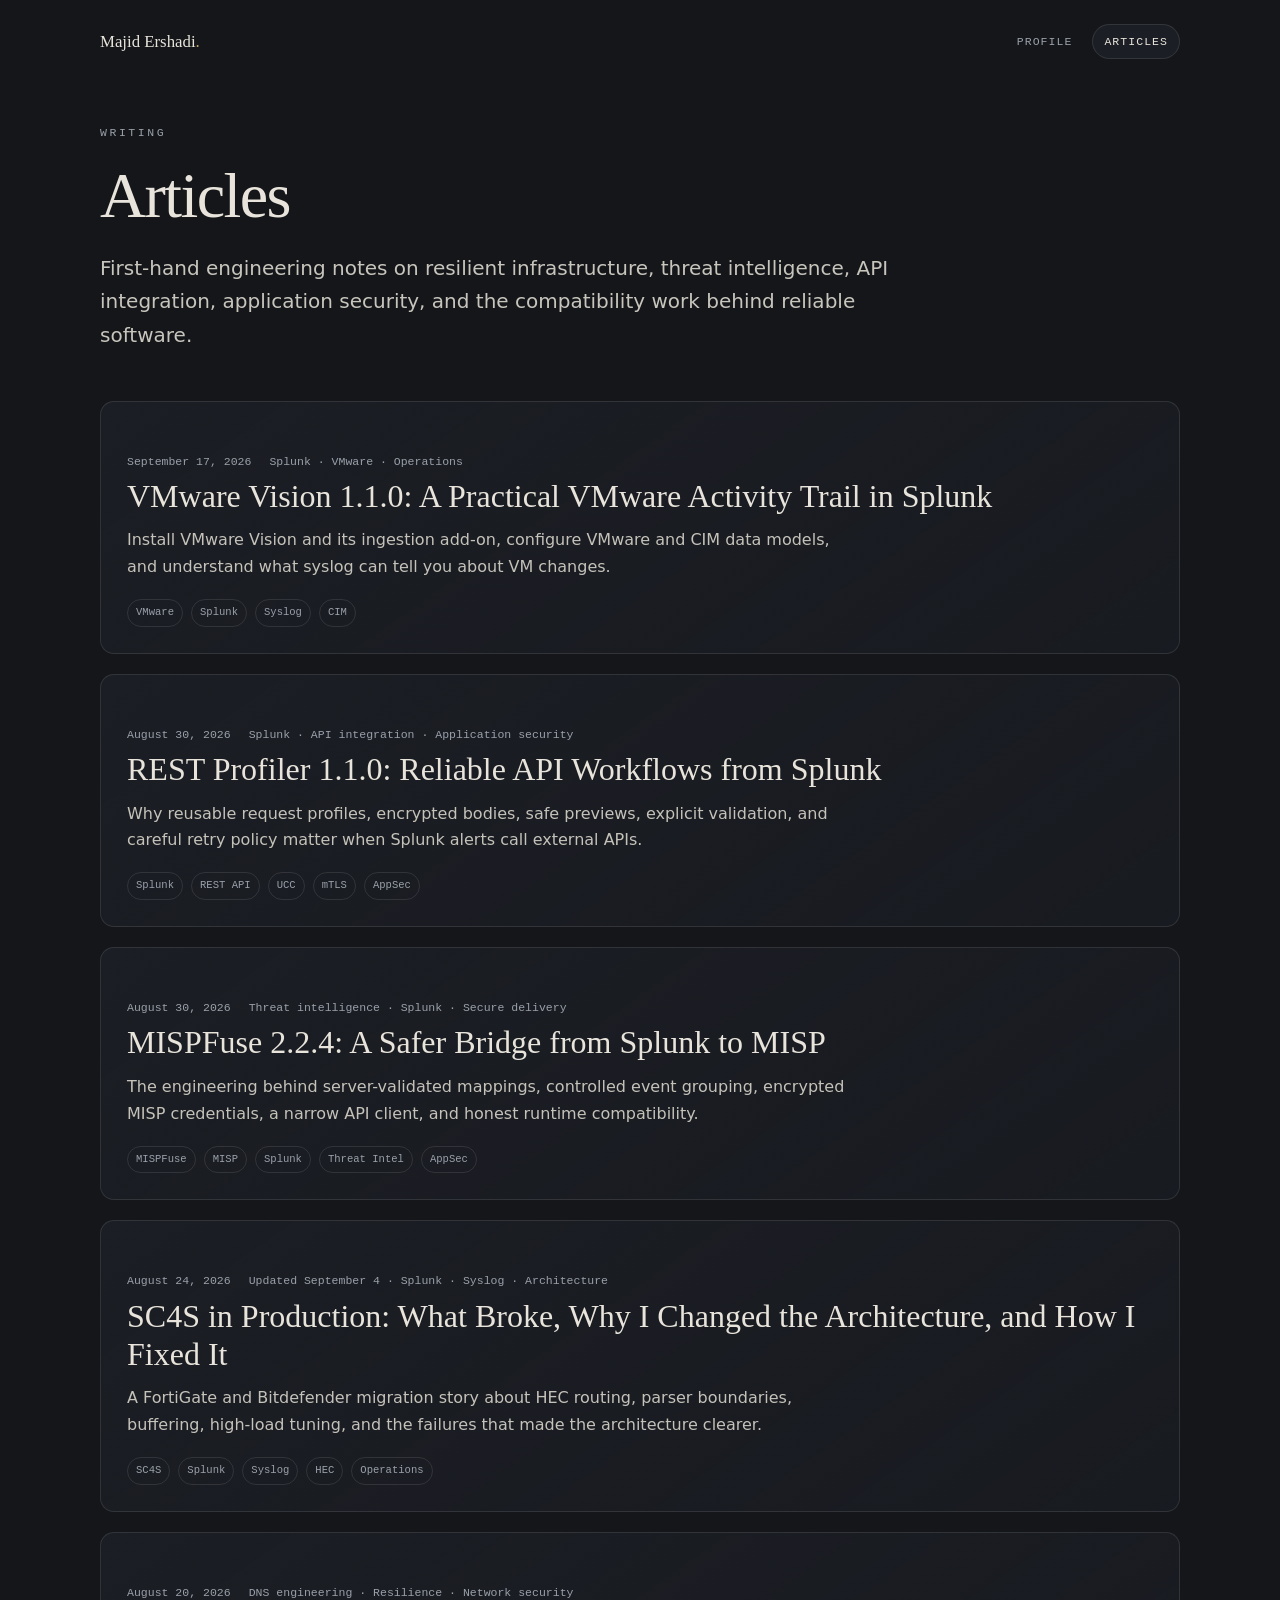
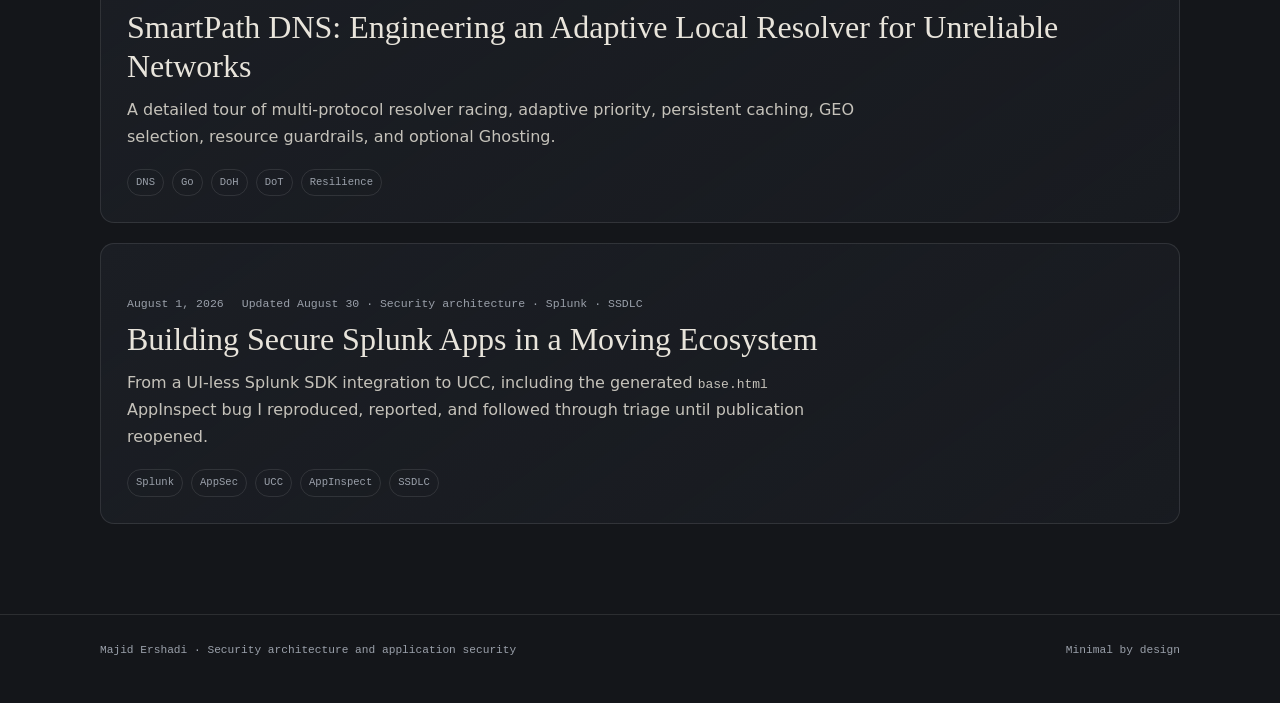
==== articles/index.html @ fdada276 "Add VMware Vision installation and deployment article" ====
<!DOCTYPE html><html lang="en"><head><meta charset="utf-8" />
<meta name="viewport" content="width=device-width, initial-scale=1" />
<title>Articles — Majid Ershadi</title>
<meta name="description" content="Security architecture, threat intelligence, API integration, DNS and network engineering, Splunk engineering, and SSDLC articles." />
<meta name="referrer" content="strict-origin-when-cross-origin" />
<meta name="theme-color" content="#14161a" />
<link rel="canonical" href="https://majidershadi.github.io/articles/" />
<link rel="stylesheet" href="/assets/site.css" />
<link rel="alternate" type="application/rss+xml" title="Majid Ershadi Articles" href="/articles/feed.xml" />
<meta property="og:type" content="website" />
<meta property="og:title" content="Articles — Majid Ershadi" />
<meta property="og:description" content="Security architecture, threat intelligence, API integration, DNS and network engineering, Splunk engineering, and SSDLC articles." />
<meta property="og:url" content="https://majidershadi.github.io/articles/" />
<meta property="og:image" content="https://majidershadi.github.io/assets/og-building-secure-splunk-apps.png" />
<meta property="og:image:width" content="1200" />
<meta property="og:image:height" content="630" />
<meta name="twitter:card" content="summary_large_image" />
</head><body><a class="skip-link" href="#main">Skip to content</a><header class="site-shell">
<nav class="site-nav" aria-label="Primary">
  <a class="site-brand" href="/">Majid Ershadi<span class="dot">.</span></a>
  <ul class="site-tabs">
    <li><a href="/">Profile</a></li>
    <li><a href="/articles/" aria-current="page">Articles</a></li>
  </ul>
</nav>
</header>
<main id="main" class="page-main"><header class="page-header"><p class="kicker">Writing</p><h1 class="page-title">Articles</h1><p class="page-deck">First-hand engineering notes on resilient infrastructure, threat intelligence, API integration, application security, and the compatibility work behind reliable software.</p></header>
<section class="article-list" aria-label="Published articles">
<a class="article-card" href="/articles/vmware-vision-1-1/"><div class="meta"><time datetime="2026-09-17">September 17, 2026</time><span>Splunk · VMware · Operations</span></div><h2>VMware Vision 1.1.0: A Practical VMware Activity Trail in Splunk</h2><p>Install VMware Vision and its ingestion add-on, configure VMware and CIM data models, and understand what syslog can tell you about VM changes.</p><div class="tag-row"><span class="tag">VMware</span><span class="tag">Splunk</span><span class="tag">Syslog</span><span class="tag">CIM</span></div></a>
<a class="article-card" href="/articles/rest-profiler-1-1/"><div class="meta"><time datetime="2026-08-30">August 30, 2026</time><span>Splunk · API integration · Application security</span></div><h2>REST Profiler 1.1.0: Reliable API Workflows from Splunk</h2><p>Why reusable request profiles, encrypted bodies, safe previews, explicit validation, and careful retry policy matter when Splunk alerts call external APIs.</p><div class="tag-row"><span class="tag">Splunk</span><span class="tag">REST API</span><span class="tag">UCC</span><span class="tag">mTLS</span><span class="tag">AppSec</span></div></a>
<a class="article-card" href="/articles/mispfuse-2-2-4/"><div class="meta"><time datetime="2026-08-30">August 30, 2026</time><span>Threat intelligence · Splunk · Secure delivery</span></div><h2>MISPFuse 2.2.4: A Safer Bridge from Splunk to MISP</h2><p>The engineering behind server-validated mappings, controlled event grouping, encrypted MISP credentials, a narrow API client, and honest runtime compatibility.</p><div class="tag-row"><span class="tag">MISPFuse</span><span class="tag">MISP</span><span class="tag">Splunk</span><span class="tag">Threat Intel</span><span class="tag">AppSec</span></div></a>
<a class="article-card" href="/articles/sc4s-production-guide/"><div class="meta"><time datetime="2026-08-24">August 24, 2026</time><span>Updated September 4 · Splunk · Syslog · Architecture</span></div><h2>SC4S in Production: What Broke, Why I Changed the Architecture, and How I Fixed It</h2><p>A FortiGate and Bitdefender migration story about HEC routing, parser boundaries, buffering, high-load tuning, and the failures that made the architecture clearer.</p><div class="tag-row"><span class="tag">SC4S</span><span class="tag">Splunk</span><span class="tag">Syslog</span><span class="tag">HEC</span><span class="tag">Operations</span></div></a>
<a class="article-card" href="/articles/smartpath-dns/"><div class="meta"><time datetime="2026-08-20">August 20, 2026</time><span>DNS engineering · Resilience · Network security</span></div><h2>SmartPath DNS: Engineering an Adaptive Local Resolver for Unreliable Networks</h2><p>A detailed tour of multi-protocol resolver racing, adaptive priority, persistent caching, GEO selection, resource guardrails, and optional Ghosting.</p><div class="tag-row"><span class="tag">DNS</span><span class="tag">Go</span><span class="tag">DoH</span><span class="tag">DoT</span><span class="tag">Resilience</span></div></a>
<a class="article-card" href="/articles/building-secure-splunk-apps/"><div class="meta"><time datetime="2026-08-01">August 1, 2026</time><span>Updated August 30 · Security architecture · Splunk · SSDLC</span></div><h2>Building Secure Splunk Apps in a Moving Ecosystem</h2><p>From a UI-less Splunk SDK integration to UCC, including the generated <code>base.html</code> AppInspect bug I reproduced, reported, and followed through triage until publication reopened.</p><div class="tag-row"><span class="tag">Splunk</span><span class="tag">AppSec</span><span class="tag">UCC</span><span class="tag">AppInspect</span><span class="tag">SSDLC</span></div></a>
</section></main><footer class="site-footer"><div class="site-shell"><span>Majid Ershadi · Security architecture and application security</span><span>Minimal by design</span></div></footer></body></html>
---- assets/site.css ----
:root{
  --bg:#14161a;
  --surface:#1b1e24;
  --surface-2:#20242b;
  --text:#e8e4db;
  --muted:#9aa0aa;
  --hair:rgba(255,255,255,.10);
  --accent:#c9a86a;
  --accent-soft:rgba(201,168,106,.14);
  --sans:system-ui,-apple-system,"Segoe UI",Roboto,sans-serif;
  --serif:Georgia,"Times New Roman",serif;
  --mono:ui-monospace,"SF Mono",Menlo,Consolas,monospace;
  color-scheme:dark;
}
*{box-sizing:border-box;}
html{scroll-behavior:smooth;}
html,body{margin:0;}
body{
  background:var(--bg);
  color:var(--text);
  font-family:var(--sans);
  line-height:1.68;
  min-height:100vh;
  -webkit-font-smoothing:antialiased;
}
a{color:var(--text);text-decoration-color:var(--accent);text-underline-offset:.2em;}
a:hover{color:var(--accent);}
a:focus-visible{outline:2px solid var(--accent);outline-offset:4px;border-radius:2px;}
.skip-link{position:absolute;left:-9999px;top:8px;background:var(--accent);color:#111;padding:8px 12px;z-index:20;}
.skip-link:focus{left:8px;}
.site-shell{width:min(100% - 40px,1080px);margin:0 auto;}
.site-nav{display:flex;align-items:center;justify-content:space-between;gap:24px;padding:24px 0 0;}
.site-brand{font-family:var(--serif);font-size:1.05rem;text-decoration:none;}
.site-brand .dot{color:var(--accent);}
.site-tabs{display:flex;gap:8px;list-style:none;padding:0;margin:0;}
.site-tabs a{display:inline-block;font-family:var(--mono);font-size:.72rem;letter-spacing:.09em;text-transform:uppercase;text-decoration:none;color:var(--muted);border:1px solid transparent;border-radius:999px;padding:7px 11px;}
.site-tabs a:hover,.site-tabs a[aria-current="page"]{color:var(--text);border-color:var(--hair);background:var(--surface);}
.home-body{display:flex;align-items:center;justify-content:center;padding:4vh 24px 7vh;min-height:calc(100vh - 70px);}
.card{width:100%;max-width:520px;}
.eyebrow,.kicker{font-family:var(--mono);font-size:.72rem;letter-spacing:.22em;text-transform:uppercase;color:var(--muted);margin:0 0 18px;}
.name{font-family:var(--serif);font-weight:400;font-size:clamp(2.4rem,8vw,3.6rem);line-height:1.05;letter-spacing:-.01em;margin:0 0 26px;}
.name .dot{color:var(--accent);}
.intro{font-size:1.02rem;color:var(--text);margin:0 0 36px;max-width:46ch;}
.rule{height:1px;background:var(--hair);border:0;margin:0 0 22px;}
.rec-label{font-family:var(--mono);font-size:.68rem;letter-spacing:.2em;text-transform:uppercase;color:var(--accent);margin:0 0 14px;}
.rec{display:grid;grid-template-columns:88px 1fr;gap:8px 18px;font-size:.95rem;margin:0 0 30px;}
.rec dt{font-family:var(--mono);font-size:.78rem;letter-spacing:.04em;color:var(--muted);padding-top:2px;}
.rec dd{margin:0;color:var(--text);}
.links{display:flex;flex-wrap:wrap;gap:10px 26px;margin:0 0 40px;}
.links a{font-size:.95rem;text-decoration:none;border-bottom:1px solid var(--accent);padding-bottom:2px;}
.foot{font-family:var(--mono);font-size:.66rem;letter-spacing:.18em;text-transform:uppercase;color:var(--muted);margin:0;}
.reveal{opacity:0;transform:translateY(10px);animation:rise .7s ease forwards;}
.reveal:nth-child(1){animation-delay:.05s}.reveal:nth-child(2){animation-delay:.14s}.reveal:nth-child(3){animation-delay:.23s}.reveal:nth-child(4){animation-delay:.32s}.reveal:nth-child(5){animation-delay:.41s}.reveal:nth-child(6){animation-delay:.50s}.reveal:nth-child(7){animation-delay:.59s}.reveal:nth-child(8){animation-delay:.68s}
@keyframes rise{to{opacity:1;transform:none;}}
.page-main{width:min(100% - 40px,1080px);margin:0 auto;padding:64px 0 90px;}
.page-header{max-width:790px;margin-bottom:48px;}
.page-title,.article-title{font-family:var(--serif);font-weight:400;letter-spacing:-.025em;line-height:1.08;margin:0;}
.page-title{font-size:clamp(2.2rem,6vw,4rem);}
.article-title{font-size:clamp(2.35rem,7vw,4.8rem);}
.page-deck,.article-deck{font-size:clamp(1.03rem,2vw,1.25rem);max-width:68ch;color:#c8c5bd;margin:22px 0 0;}
.meta{display:flex;flex-wrap:wrap;gap:10px 18px;font-family:var(--mono);font-size:.72rem;color:var(--muted);margin-top:24px;}
.article-list{display:grid;gap:20px;}
.article-card{display:block;padding:26px;border:1px solid var(--hair);border-radius:14px;background:linear-gradient(145deg,var(--surface),rgba(27,30,36,.65));text-decoration:none;transition:transform .18s ease,border-color .18s ease;}
.article-card:hover{transform:translateY(-2px);border-color:rgba(201,168,106,.45);color:var(--text);}
.article-card h2{font-family:var(--serif);font-size:clamp(1.5rem,3vw,2rem);font-weight:400;line-height:1.2;margin:6px 0 12px;}
.article-card p{color:#c5c2ba;max-width:72ch;margin:0;}
.tag-row{display:flex;flex-wrap:wrap;gap:8px;margin-top:18px;}
.tag{font-family:var(--mono);font-size:.66rem;color:var(--muted);border:1px solid var(--hair);border-radius:999px;padding:4px 8px;}
.article-layout{display:grid;grid-template-columns:minmax(0,1fr) 260px;gap:64px;align-items:start;}
.article{min-width:0;max-width:780px;}
.article-header{margin-bottom:52px;}
.article-body{font-size:1.02rem;}
.article-body h2,.article-body h3{font-family:var(--serif);font-weight:400;line-height:1.2;scroll-margin-top:24px;}
.article-body h2{font-size:clamp(1.65rem,4vw,2.35rem);margin:2.2em 0 .7em;border-top:1px solid var(--hair);padding-top:1.15em;}
.article-body h3{font-size:1.36rem;margin:1.8em 0 .55em;color:#e4d6ba;}
.article-body p,.article-body li{max-width:72ch;}
.article-body blockquote{margin:1.8em 0;padding:4px 0 4px 22px;border-left:3px solid var(--accent);font-family:var(--serif);font-size:1.2rem;color:#eee7d8;}
.article-body code{font-family:var(--mono);font-size:.9em;background:var(--surface-2);padding:.12em .32em;border-radius:4px;overflow-wrap:anywhere;}
.article-body pre{background:#101216;border:1px solid var(--hair);border-radius:10px;padding:18px;overflow:auto;line-height:1.52;}
.article-body pre code{background:none;padding:0;}
.article-body table{border-collapse:collapse;display:block;width:100%;max-width:100%;overflow-x:auto;margin:1.6em 0;font-size:.92rem;}
.article-body th,.article-body td{text-align:left;border-bottom:1px solid var(--hair);padding:10px 12px;vertical-align:top;}
.article-body th{color:var(--accent);font-family:var(--mono);font-size:.72rem;text-transform:uppercase;letter-spacing:.06em;}
.toc{position:sticky;top:24px;max-height:calc(100vh - 48px);overflow:auto;overscroll-behavior:contain;padding:20px;border:1px solid var(--hair);border-radius:12px;background:var(--surface);}
.toc h2{font-family:var(--mono);font-size:.7rem;text-transform:uppercase;letter-spacing:.16em;color:var(--accent);margin:0 0 12px;}
.toc ol{list-style:none;padding:0;margin:0;display:grid;gap:8px;}
.toc a{font-size:.82rem;color:var(--muted);text-decoration:none;line-height:1.35;}
.toc a:hover{color:var(--text);}
.notice{border:1px solid rgba(201,168,106,.35);background:var(--accent-soft);padding:16px 18px;border-radius:10px;color:#ddd6c8;margin:24px 0;}
.evidence-grid{display:grid;grid-template-columns:repeat(2,minmax(0,1fr));gap:18px;margin:30px 0;}
.evidence-box{padding:20px;border:1px solid var(--hair);border-radius:12px;background:var(--surface);}
.evidence-box h2{font-family:var(--serif);font-size:1.45rem;font-weight:400;margin:0 0 12px;}
.metric-list{display:grid;grid-template-columns:1fr auto;gap:8px 18px;margin:0;}
.metric-list dt{color:var(--muted);}.metric-list dd{margin:0;font-family:var(--mono);}
.site-footer{border-top:1px solid var(--hair);padding:26px 0 44px;color:var(--muted);font-family:var(--mono);font-size:.7rem;}
.site-footer .site-shell{display:flex;justify-content:space-between;gap:20px;flex-wrap:wrap;}
@media (max-width:860px){.article-layout{grid-template-columns:1fr}.toc{position:static;order:-1;max-height:50vh}.article{max-width:none}.evidence-grid{grid-template-columns:1fr}}
@media (max-width:520px){.site-shell,.page-main{width:min(100% - 28px,1080px)}.site-nav{align-items:flex-start}.site-tabs{gap:2px}.site-tabs a{padding:6px 8px}.rec{grid-template-columns:74px 1fr}.article-card{padding:20px}.page-main{padding-top:42px}.article-body{font-size:1rem}}
@media (prefers-reduced-motion:reduce){html{scroll-behavior:auto}.reveal{animation:none;opacity:1;transform:none}.article-card{transition:none}}
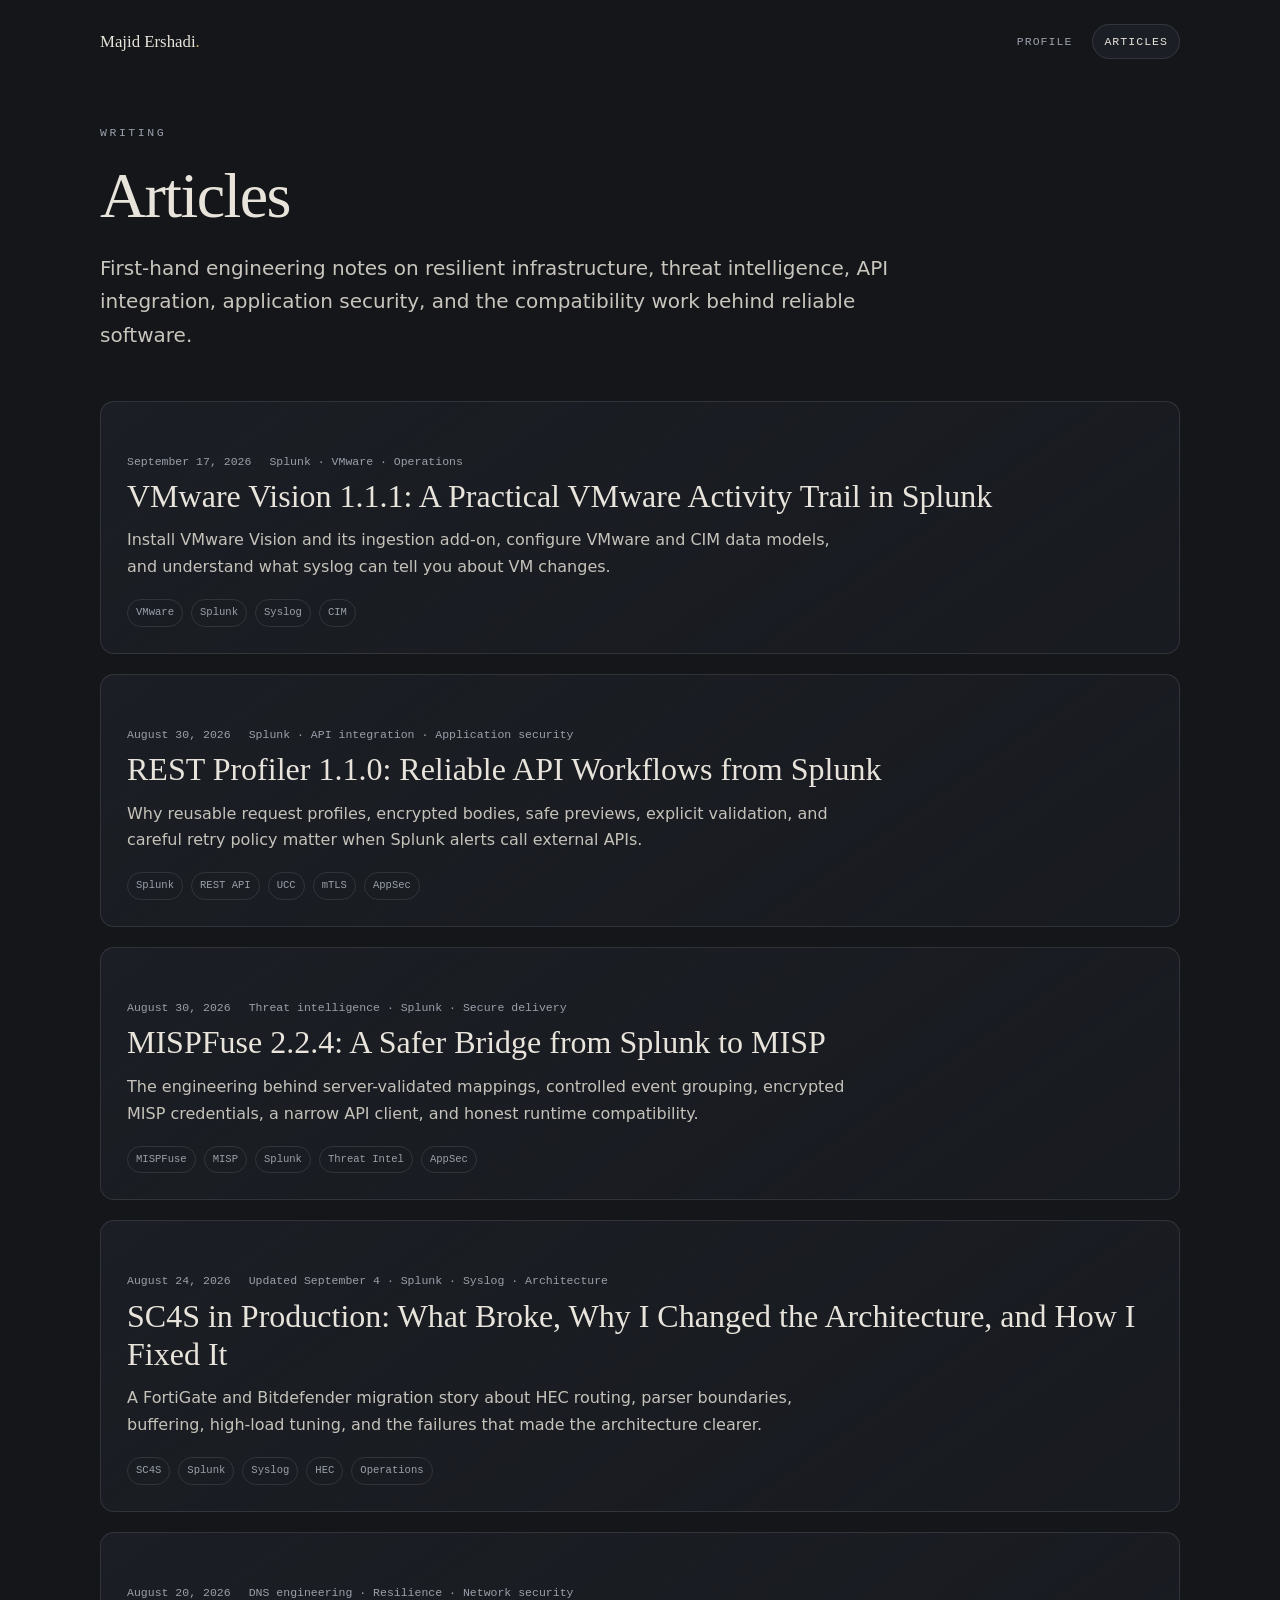
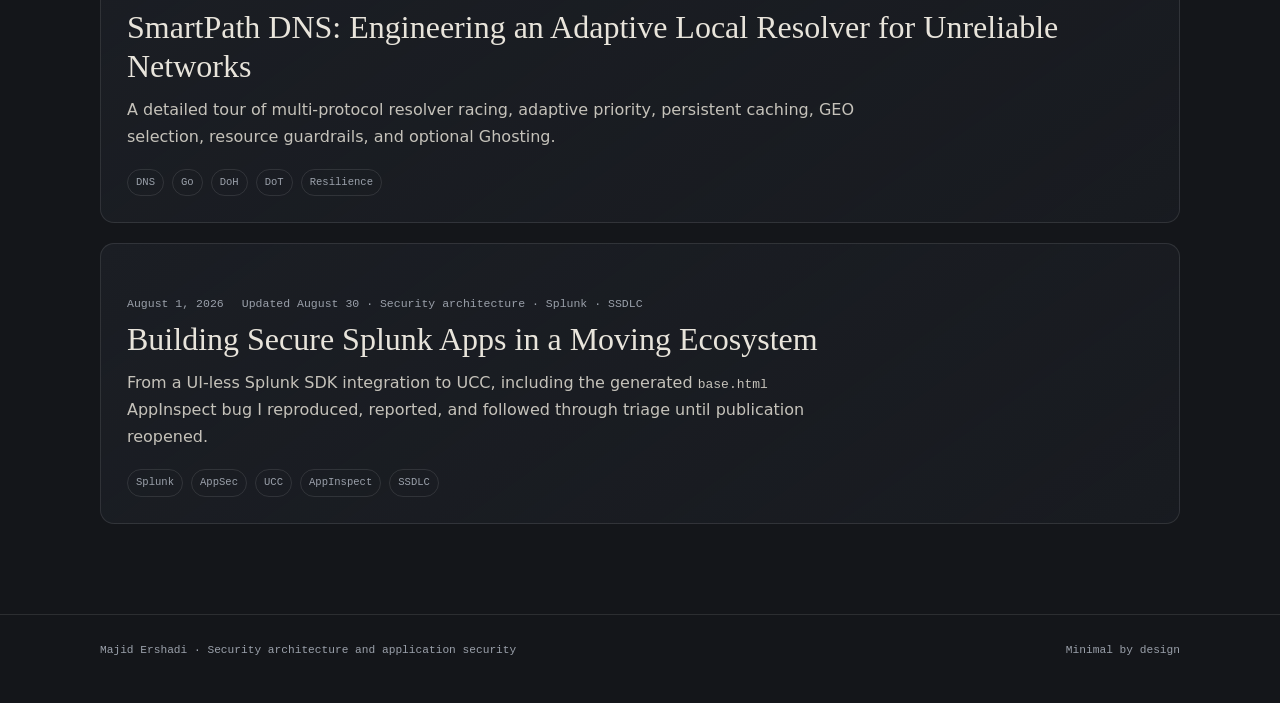
==== commit a196dd62: "Document VMware Vision 1.1.1 fixes, upgrade steps and lookup limits" ====
--- a/articles/index.html
+++ b/articles/index.html
@@ -26,7 +26,7 @@
 </header>
 <main id="main" class="page-main"><header class="page-header"><p class="kicker">Writing</p><h1 class="page-title">Articles</h1><p class="page-deck">First-hand engineering notes on resilient infrastructure, threat intelligence, API integration, application security, and the compatibility work behind reliable software.</p></header>
 <section class="article-list" aria-label="Published articles">
-<a class="article-card" href="/articles/vmware-vision-1-1/"><div class="meta"><time datetime="2026-09-17">September 17, 2026</time><span>Splunk · VMware · Operations</span></div><h2>VMware Vision 1.1.0: A Practical VMware Activity Trail in Splunk</h2><p>Install VMware Vision and its ingestion add-on, configure VMware and CIM data models, and understand what syslog can tell you about VM changes.</p><div class="tag-row"><span class="tag">VMware</span><span class="tag">Splunk</span><span class="tag">Syslog</span><span class="tag">CIM</span></div></a>
+<a class="article-card" href="/articles/vmware-vision-1-1/"><div class="meta"><time datetime="2026-09-17">September 17, 2026</time><span>Splunk · VMware · Operations</span></div><h2>VMware Vision 1.1.1: A Practical VMware Activity Trail in Splunk</h2><p>Install VMware Vision and its ingestion add-on, configure VMware and CIM data models, and understand what syslog can tell you about VM changes.</p><div class="tag-row"><span class="tag">VMware</span><span class="tag">Splunk</span><span class="tag">Syslog</span><span class="tag">CIM</span></div></a>
 <a class="article-card" href="/articles/rest-profiler-1-1/"><div class="meta"><time datetime="2026-08-30">August 30, 2026</time><span>Splunk · API integration · Application security</span></div><h2>REST Profiler 1.1.0: Reliable API Workflows from Splunk</h2><p>Why reusable request profiles, encrypted bodies, safe previews, explicit validation, and careful retry policy matter when Splunk alerts call external APIs.</p><div class="tag-row"><span class="tag">Splunk</span><span class="tag">REST API</span><span class="tag">UCC</span><span class="tag">mTLS</span><span class="tag">AppSec</span></div></a>
 <a class="article-card" href="/articles/mispfuse-2-2-4/"><div class="meta"><time datetime="2026-08-30">August 30, 2026</time><span>Threat intelligence · Splunk · Secure delivery</span></div><h2>MISPFuse 2.2.4: A Safer Bridge from Splunk to MISP</h2><p>The engineering behind server-validated mappings, controlled event grouping, encrypted MISP credentials, a narrow API client, and honest runtime compatibility.</p><div class="tag-row"><span class="tag">MISPFuse</span><span class="tag">MISP</span><span class="tag">Splunk</span><span class="tag">Threat Intel</span><span class="tag">AppSec</span></div></a>
 <a class="article-card" href="/articles/sc4s-production-guide/"><div class="meta"><time datetime="2026-08-24">August 24, 2026</time><span>Updated September 4 · Splunk · Syslog · Architecture</span></div><h2>SC4S in Production: What Broke, Why I Changed the Architecture, and How I Fixed It</h2><p>A FortiGate and Bitdefender migration story about HEC routing, parser boundaries, buffering, high-load tuning, and the failures that made the architecture clearer.</p><div class="tag-row"><span class="tag">SC4S</span><span class="tag">Splunk</span><span class="tag">Syslog</span><span class="tag">HEC</span><span class="tag">Operations</span></div></a>
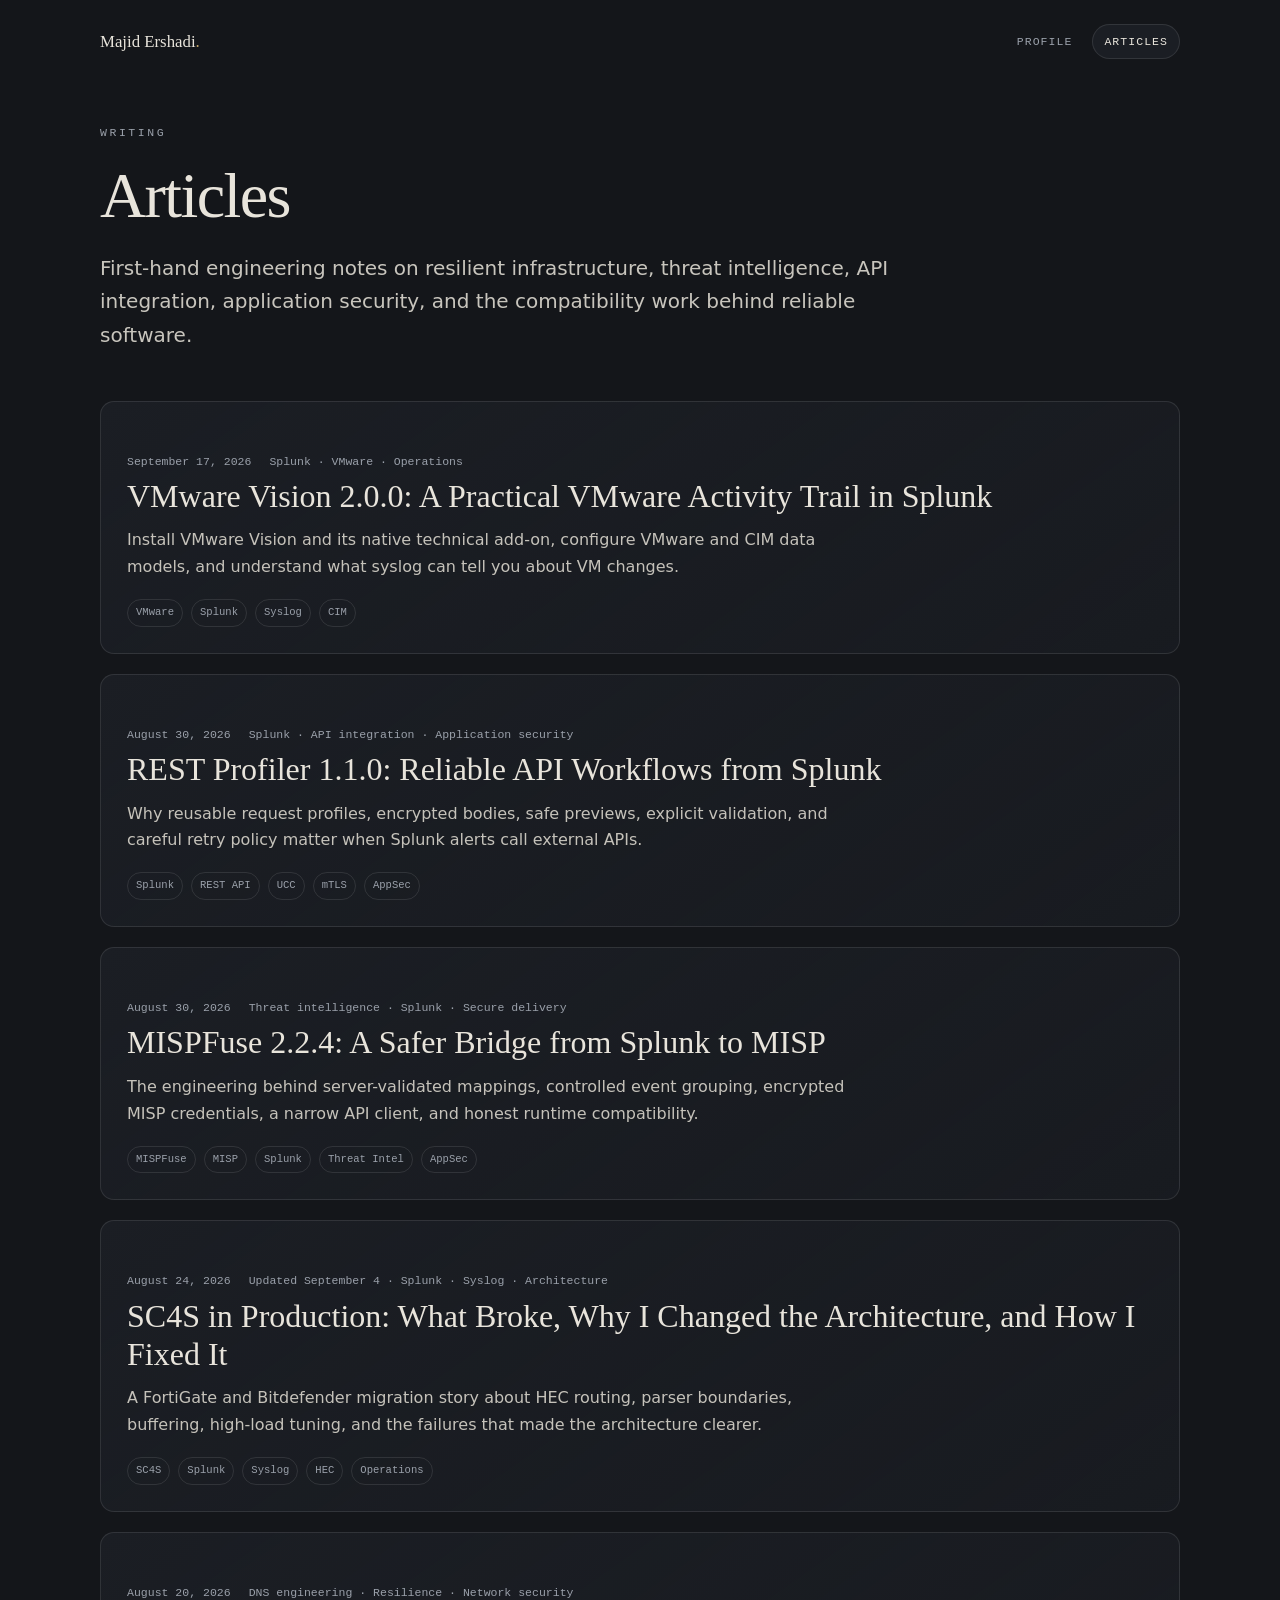
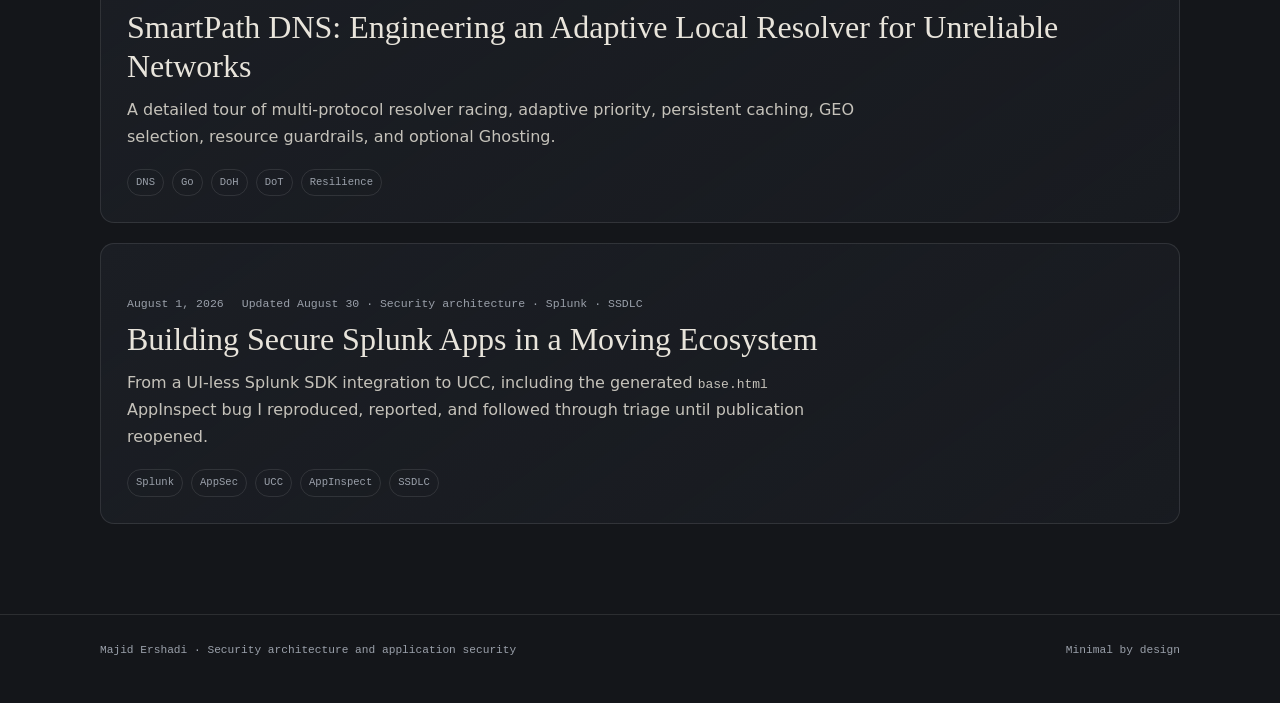
==== commit fe446af7: "Document VMware Vision 2.0 deployment, native processing and measured limits" ====
--- a/articles/index.html
+++ b/articles/index.html
@@ -26,7 +26,7 @@
 </header>
 <main id="main" class="page-main"><header class="page-header"><p class="kicker">Writing</p><h1 class="page-title">Articles</h1><p class="page-deck">First-hand engineering notes on resilient infrastructure, threat intelligence, API integration, application security, and the compatibility work behind reliable software.</p></header>
 <section class="article-list" aria-label="Published articles">
-<a class="article-card" href="/articles/vmware-vision-1-1/"><div class="meta"><time datetime="2026-09-17">September 17, 2026</time><span>Splunk · VMware · Operations</span></div><h2>VMware Vision 1.1.1: A Practical VMware Activity Trail in Splunk</h2><p>Install VMware Vision and its ingestion add-on, configure VMware and CIM data models, and understand what syslog can tell you about VM changes.</p><div class="tag-row"><span class="tag">VMware</span><span class="tag">Splunk</span><span class="tag">Syslog</span><span class="tag">CIM</span></div></a>
+<a class="article-card" href="/articles/vmware-vision-1-1/"><div class="meta"><time datetime="2026-09-17">September 17, 2026</time><span>Splunk · VMware · Operations</span></div><h2>VMware Vision 2.0.0: A Practical VMware Activity Trail in Splunk</h2><p>Install VMware Vision and its native technical add-on, configure VMware and CIM data models, and understand what syslog can tell you about VM changes.</p><div class="tag-row"><span class="tag">VMware</span><span class="tag">Splunk</span><span class="tag">Syslog</span><span class="tag">CIM</span></div></a>
 <a class="article-card" href="/articles/rest-profiler-1-1/"><div class="meta"><time datetime="2026-08-30">August 30, 2026</time><span>Splunk · API integration · Application security</span></div><h2>REST Profiler 1.1.0: Reliable API Workflows from Splunk</h2><p>Why reusable request profiles, encrypted bodies, safe previews, explicit validation, and careful retry policy matter when Splunk alerts call external APIs.</p><div class="tag-row"><span class="tag">Splunk</span><span class="tag">REST API</span><span class="tag">UCC</span><span class="tag">mTLS</span><span class="tag">AppSec</span></div></a>
 <a class="article-card" href="/articles/mispfuse-2-2-4/"><div class="meta"><time datetime="2026-08-30">August 30, 2026</time><span>Threat intelligence · Splunk · Secure delivery</span></div><h2>MISPFuse 2.2.4: A Safer Bridge from Splunk to MISP</h2><p>The engineering behind server-validated mappings, controlled event grouping, encrypted MISP credentials, a narrow API client, and honest runtime compatibility.</p><div class="tag-row"><span class="tag">MISPFuse</span><span class="tag">MISP</span><span class="tag">Splunk</span><span class="tag">Threat Intel</span><span class="tag">AppSec</span></div></a>
 <a class="article-card" href="/articles/sc4s-production-guide/"><div class="meta"><time datetime="2026-08-24">August 24, 2026</time><span>Updated September 4 · Splunk · Syslog · Architecture</span></div><h2>SC4S in Production: What Broke, Why I Changed the Architecture, and How I Fixed It</h2><p>A FortiGate and Bitdefender migration story about HEC routing, parser boundaries, buffering, high-load tuning, and the failures that made the architecture clearer.</p><div class="tag-row"><span class="tag">SC4S</span><span class="tag">Splunk</span><span class="tag">Syslog</span><span class="tag">HEC</span><span class="tag">Operations</span></div></a>
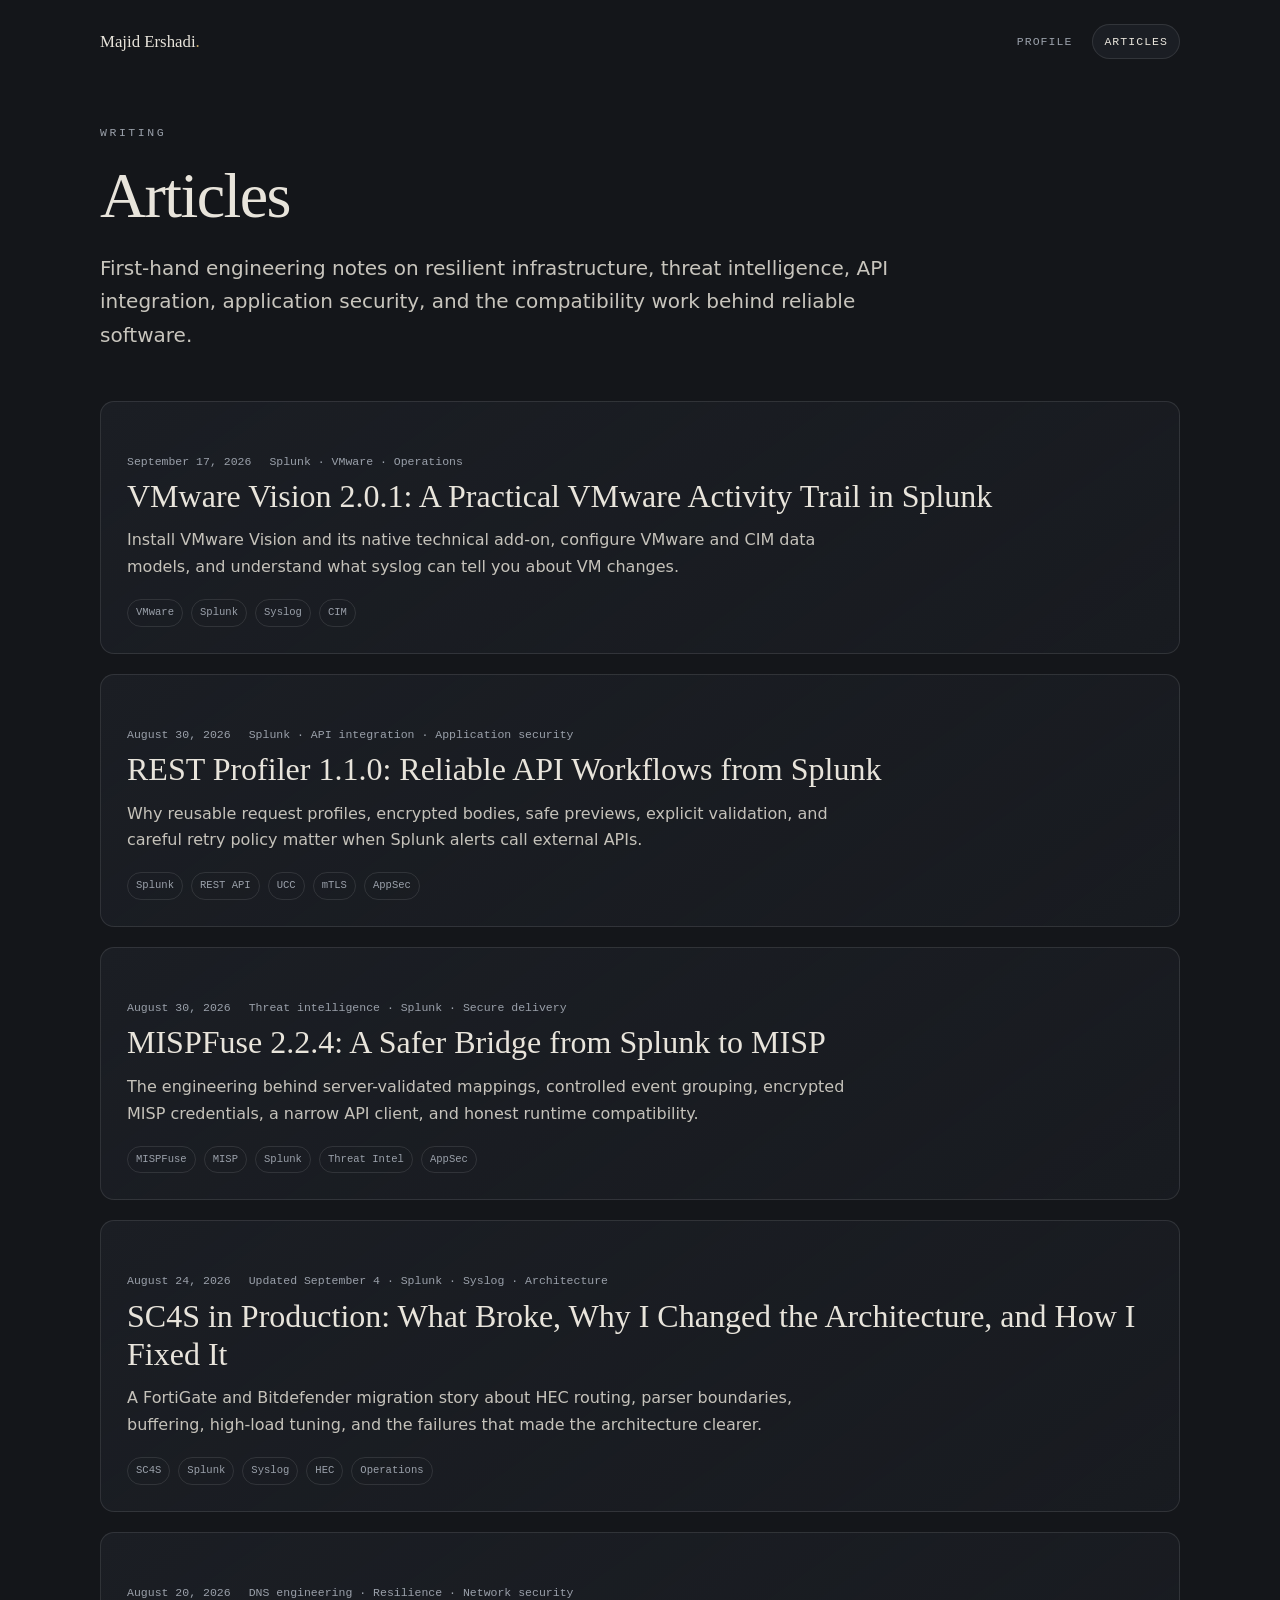
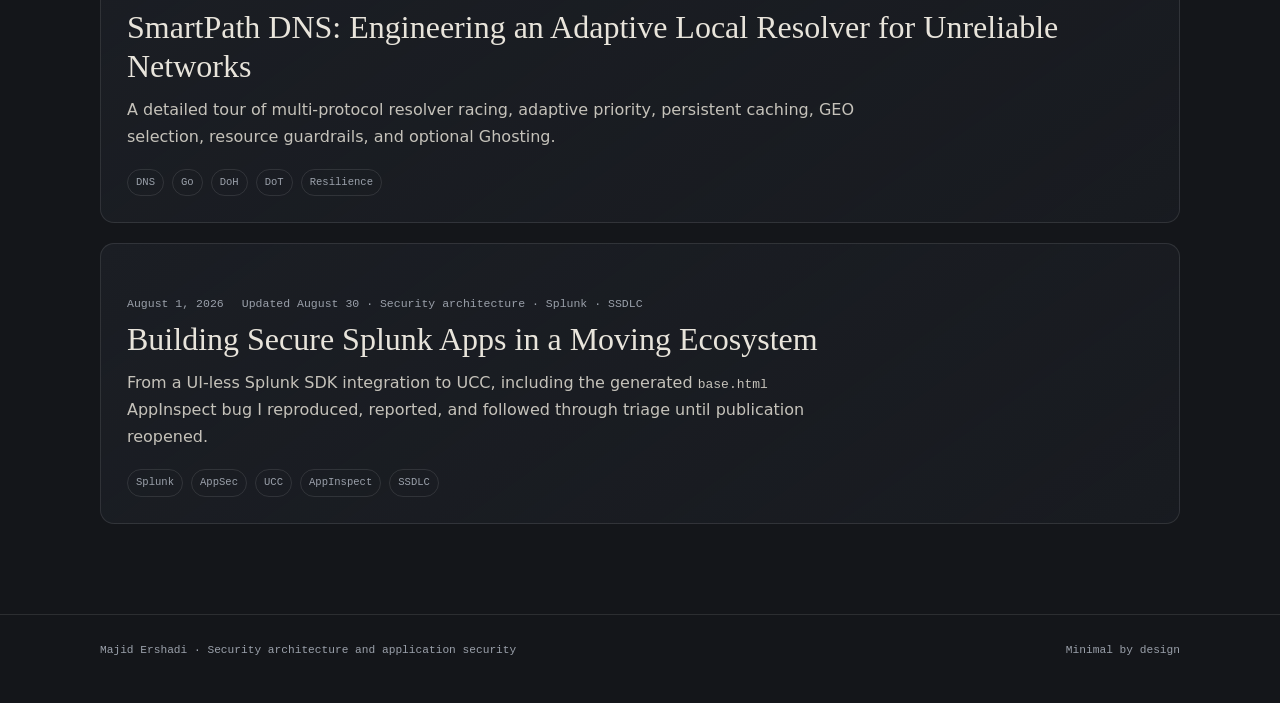
==== commit c760e93b: "Document VMware Vision 2.0.1 fixes and safe historical-data cutover" ====
--- a/articles/index.html
+++ b/articles/index.html
@@ -26,7 +26,7 @@
 </header>
 <main id="main" class="page-main"><header class="page-header"><p class="kicker">Writing</p><h1 class="page-title">Articles</h1><p class="page-deck">First-hand engineering notes on resilient infrastructure, threat intelligence, API integration, application security, and the compatibility work behind reliable software.</p></header>
 <section class="article-list" aria-label="Published articles">
-<a class="article-card" href="/articles/vmware-vision-1-1/"><div class="meta"><time datetime="2026-09-17">September 17, 2026</time><span>Splunk · VMware · Operations</span></div><h2>VMware Vision 2.0.0: A Practical VMware Activity Trail in Splunk</h2><p>Install VMware Vision and its native technical add-on, configure VMware and CIM data models, and understand what syslog can tell you about VM changes.</p><div class="tag-row"><span class="tag">VMware</span><span class="tag">Splunk</span><span class="tag">Syslog</span><span class="tag">CIM</span></div></a>
+<a class="article-card" href="/articles/vmware-vision-1-1/"><div class="meta"><time datetime="2026-09-17">September 17, 2026</time><span>Splunk · VMware · Operations</span></div><h2>VMware Vision 2.0.1: A Practical VMware Activity Trail in Splunk</h2><p>Install VMware Vision and its native technical add-on, configure VMware and CIM data models, and understand what syslog can tell you about VM changes.</p><div class="tag-row"><span class="tag">VMware</span><span class="tag">Splunk</span><span class="tag">Syslog</span><span class="tag">CIM</span></div></a>
 <a class="article-card" href="/articles/rest-profiler-1-1/"><div class="meta"><time datetime="2026-08-30">August 30, 2026</time><span>Splunk · API integration · Application security</span></div><h2>REST Profiler 1.1.0: Reliable API Workflows from Splunk</h2><p>Why reusable request profiles, encrypted bodies, safe previews, explicit validation, and careful retry policy matter when Splunk alerts call external APIs.</p><div class="tag-row"><span class="tag">Splunk</span><span class="tag">REST API</span><span class="tag">UCC</span><span class="tag">mTLS</span><span class="tag">AppSec</span></div></a>
 <a class="article-card" href="/articles/mispfuse-2-2-4/"><div class="meta"><time datetime="2026-08-30">August 30, 2026</time><span>Threat intelligence · Splunk · Secure delivery</span></div><h2>MISPFuse 2.2.4: A Safer Bridge from Splunk to MISP</h2><p>The engineering behind server-validated mappings, controlled event grouping, encrypted MISP credentials, a narrow API client, and honest runtime compatibility.</p><div class="tag-row"><span class="tag">MISPFuse</span><span class="tag">MISP</span><span class="tag">Splunk</span><span class="tag">Threat Intel</span><span class="tag">AppSec</span></div></a>
 <a class="article-card" href="/articles/sc4s-production-guide/"><div class="meta"><time datetime="2026-08-24">August 24, 2026</time><span>Updated September 4 · Splunk · Syslog · Architecture</span></div><h2>SC4S in Production: What Broke, Why I Changed the Architecture, and How I Fixed It</h2><p>A FortiGate and Bitdefender migration story about HEC routing, parser boundaries, buffering, high-load tuning, and the failures that made the architecture clearer.</p><div class="tag-row"><span class="tag">SC4S</span><span class="tag">Splunk</span><span class="tag">Syslog</span><span class="tag">HEC</span><span class="tag">Operations</span></div></a>
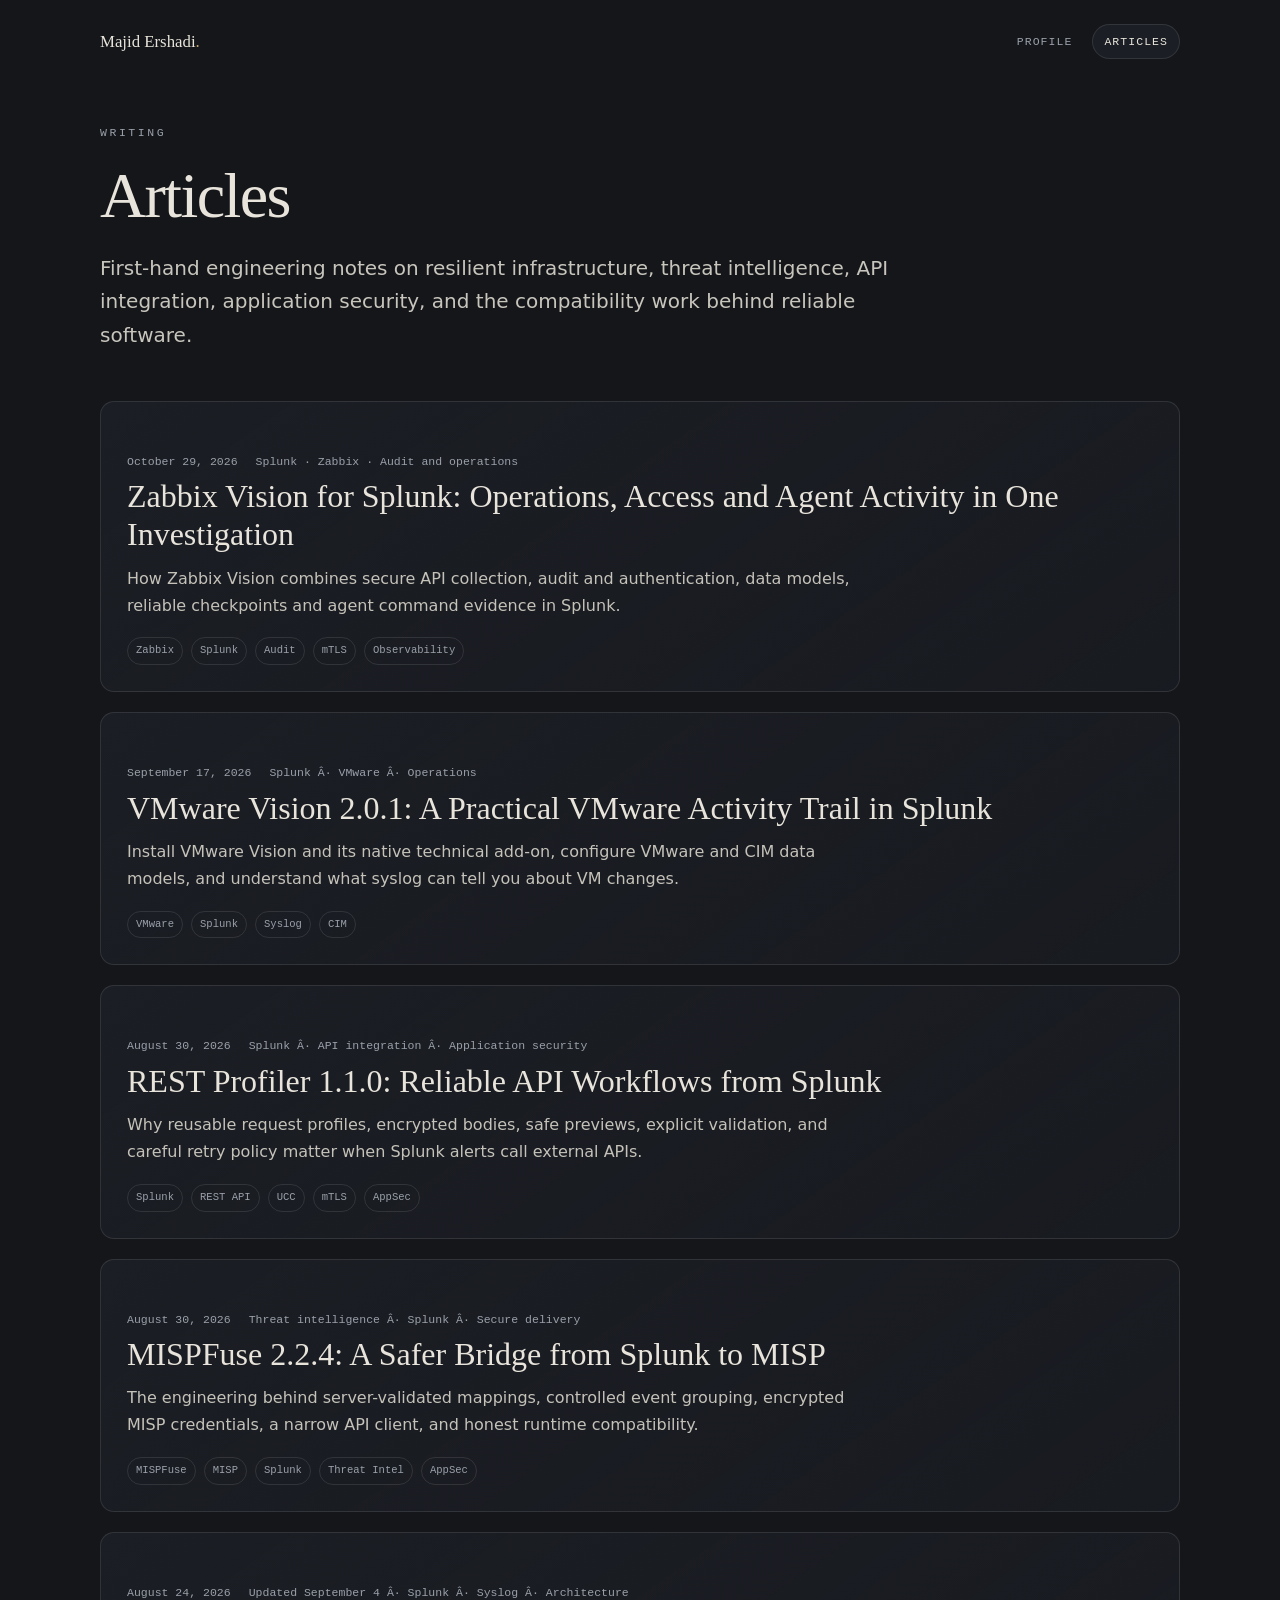
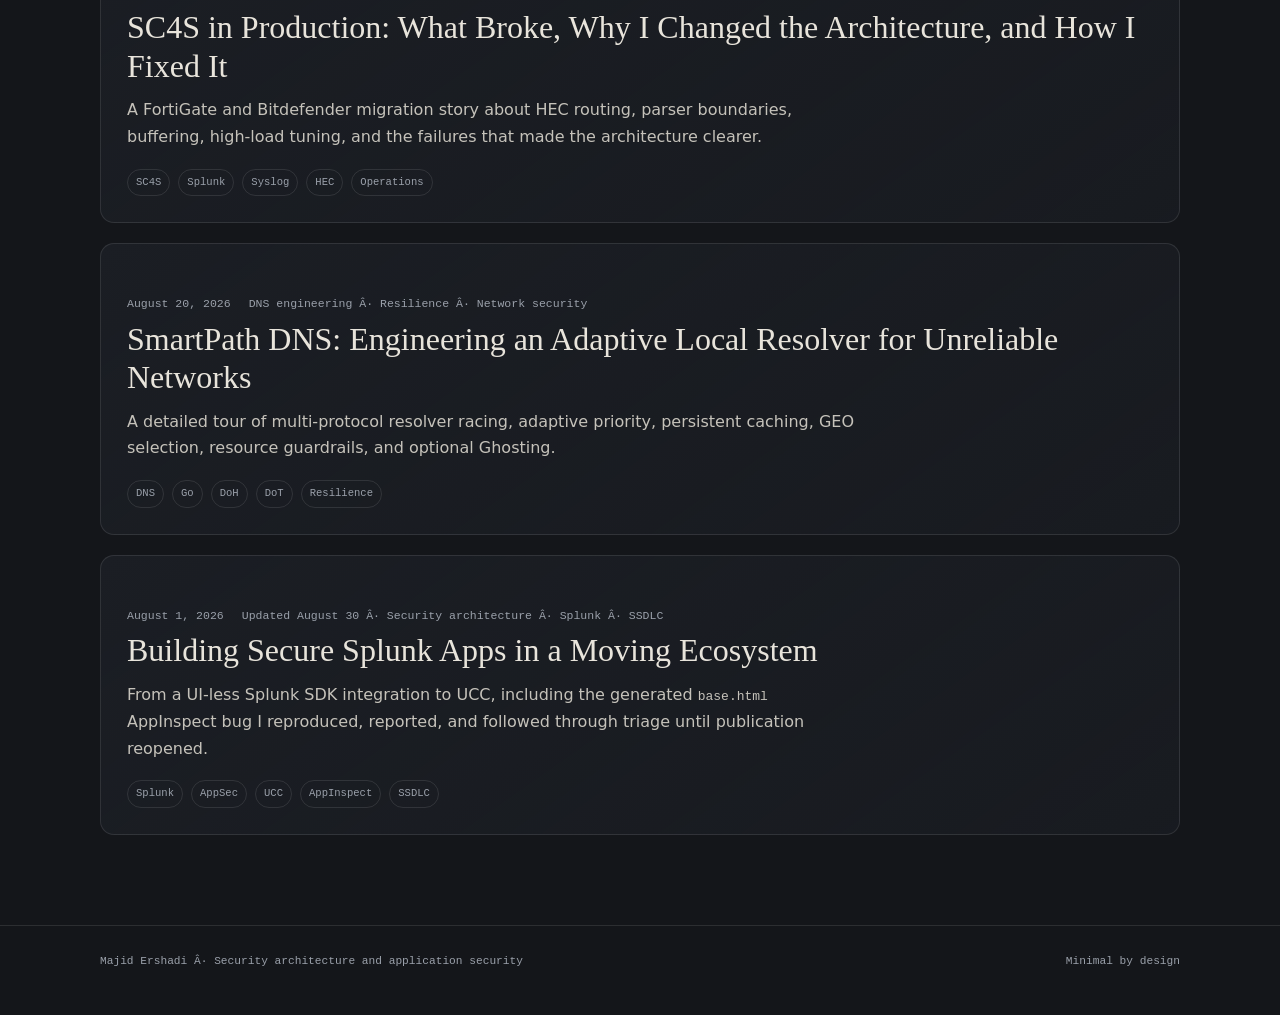
==== commit e2c94c86: "Publish Zabbix Vision engineering and deployment article" ====
--- a/articles/index.html
+++ b/articles/index.html
@@ -1,6 +1,6 @@
 <!DOCTYPE html><html lang="en"><head><meta charset="utf-8" />
 <meta name="viewport" content="width=device-width, initial-scale=1" />
-<title>Articles — Majid Ershadi</title>
+<title>Articles â€” Majid Ershadi</title>
 <meta name="description" content="Security architecture, threat intelligence, API integration, DNS and network engineering, Splunk engineering, and SSDLC articles." />
 <meta name="referrer" content="strict-origin-when-cross-origin" />
 <meta name="theme-color" content="#14161a" />
@@ -8,7 +8,7 @@
 <link rel="stylesheet" href="/assets/site.css" />
 <link rel="alternate" type="application/rss+xml" title="Majid Ershadi Articles" href="/articles/feed.xml" />
 <meta property="og:type" content="website" />
-<meta property="og:title" content="Articles — Majid Ershadi" />
+<meta property="og:title" content="Articles â€” Majid Ershadi" />
 <meta property="og:description" content="Security architecture, threat intelligence, API integration, DNS and network engineering, Splunk engineering, and SSDLC articles." />
 <meta property="og:url" content="https://majidershadi.github.io/articles/" />
 <meta property="og:image" content="https://majidershadi.github.io/assets/og-building-secure-splunk-apps.png" />
@@ -26,10 +26,11 @@
 </header>
 <main id="main" class="page-main"><header class="page-header"><p class="kicker">Writing</p><h1 class="page-title">Articles</h1><p class="page-deck">First-hand engineering notes on resilient infrastructure, threat intelligence, API integration, application security, and the compatibility work behind reliable software.</p></header>
 <section class="article-list" aria-label="Published articles">
-<a class="article-card" href="/articles/vmware-vision-1-1/"><div class="meta"><time datetime="2026-09-17">September 17, 2026</time><span>Splunk · VMware · Operations</span></div><h2>VMware Vision 2.0.1: A Practical VMware Activity Trail in Splunk</h2><p>Install VMware Vision and its native technical add-on, configure VMware and CIM data models, and understand what syslog can tell you about VM changes.</p><div class="tag-row"><span class="tag">VMware</span><span class="tag">Splunk</span><span class="tag">Syslog</span><span class="tag">CIM</span></div></a>
-<a class="article-card" href="/articles/rest-profiler-1-1/"><div class="meta"><time datetime="2026-08-30">August 30, 2026</time><span>Splunk · API integration · Application security</span></div><h2>REST Profiler 1.1.0: Reliable API Workflows from Splunk</h2><p>Why reusable request profiles, encrypted bodies, safe previews, explicit validation, and careful retry policy matter when Splunk alerts call external APIs.</p><div class="tag-row"><span class="tag">Splunk</span><span class="tag">REST API</span><span class="tag">UCC</span><span class="tag">mTLS</span><span class="tag">AppSec</span></div></a>
-<a class="article-card" href="/articles/mispfuse-2-2-4/"><div class="meta"><time datetime="2026-08-30">August 30, 2026</time><span>Threat intelligence · Splunk · Secure delivery</span></div><h2>MISPFuse 2.2.4: A Safer Bridge from Splunk to MISP</h2><p>The engineering behind server-validated mappings, controlled event grouping, encrypted MISP credentials, a narrow API client, and honest runtime compatibility.</p><div class="tag-row"><span class="tag">MISPFuse</span><span class="tag">MISP</span><span class="tag">Splunk</span><span class="tag">Threat Intel</span><span class="tag">AppSec</span></div></a>
-<a class="article-card" href="/articles/sc4s-production-guide/"><div class="meta"><time datetime="2026-08-24">August 24, 2026</time><span>Updated September 4 · Splunk · Syslog · Architecture</span></div><h2>SC4S in Production: What Broke, Why I Changed the Architecture, and How I Fixed It</h2><p>A FortiGate and Bitdefender migration story about HEC routing, parser boundaries, buffering, high-load tuning, and the failures that made the architecture clearer.</p><div class="tag-row"><span class="tag">SC4S</span><span class="tag">Splunk</span><span class="tag">Syslog</span><span class="tag">HEC</span><span class="tag">Operations</span></div></a>
-<a class="article-card" href="/articles/smartpath-dns/"><div class="meta"><time datetime="2026-08-20">August 20, 2026</time><span>DNS engineering · Resilience · Network security</span></div><h2>SmartPath DNS: Engineering an Adaptive Local Resolver for Unreliable Networks</h2><p>A detailed tour of multi-protocol resolver racing, adaptive priority, persistent caching, GEO selection, resource guardrails, and optional Ghosting.</p><div class="tag-row"><span class="tag">DNS</span><span class="tag">Go</span><span class="tag">DoH</span><span class="tag">DoT</span><span class="tag">Resilience</span></div></a>
-<a class="article-card" href="/articles/building-secure-splunk-apps/"><div class="meta"><time datetime="2026-08-01">August 1, 2026</time><span>Updated August 30 · Security architecture · Splunk · SSDLC</span></div><h2>Building Secure Splunk Apps in a Moving Ecosystem</h2><p>From a UI-less Splunk SDK integration to UCC, including the generated <code>base.html</code> AppInspect bug I reproduced, reported, and followed through triage until publication reopened.</p><div class="tag-row"><span class="tag">Splunk</span><span class="tag">AppSec</span><span class="tag">UCC</span><span class="tag">AppInspect</span><span class="tag">SSDLC</span></div></a>
-</section></main><footer class="site-footer"><div class="site-shell"><span>Majid Ershadi · Security architecture and application security</span><span>Minimal by design</span></div></footer></body></html>
+<a class="article-card" href="/articles/zabbix-vision-for-splunk/"><div class="meta"><time datetime="2026-10-29">October 29, 2026</time><span>Splunk · Zabbix · Audit and operations</span></div><h2>Zabbix Vision for Splunk: Operations, Access and Agent Activity in One Investigation</h2><p>How Zabbix Vision combines secure API collection, audit and authentication, data models, reliable checkpoints and agent command evidence in Splunk.</p><div class="tag-row"><span class="tag">Zabbix</span><span class="tag">Splunk</span><span class="tag">Audit</span><span class="tag">mTLS</span><span class="tag">Observability</span></div></a>
+<a class="article-card" href="/articles/vmware-vision-1-1/"><div class="meta"><time datetime="2026-09-17">September 17, 2026</time><span>Splunk Â· VMware Â· Operations</span></div><h2>VMware Vision 2.0.1: A Practical VMware Activity Trail in Splunk</h2><p>Install VMware Vision and its native technical add-on, configure VMware and CIM data models, and understand what syslog can tell you about VM changes.</p><div class="tag-row"><span class="tag">VMware</span><span class="tag">Splunk</span><span class="tag">Syslog</span><span class="tag">CIM</span></div></a>
+<a class="article-card" href="/articles/rest-profiler-1-1/"><div class="meta"><time datetime="2026-08-30">August 30, 2026</time><span>Splunk Â· API integration Â· Application security</span></div><h2>REST Profiler 1.1.0: Reliable API Workflows from Splunk</h2><p>Why reusable request profiles, encrypted bodies, safe previews, explicit validation, and careful retry policy matter when Splunk alerts call external APIs.</p><div class="tag-row"><span class="tag">Splunk</span><span class="tag">REST API</span><span class="tag">UCC</span><span class="tag">mTLS</span><span class="tag">AppSec</span></div></a>
+<a class="article-card" href="/articles/mispfuse-2-2-4/"><div class="meta"><time datetime="2026-08-30">August 30, 2026</time><span>Threat intelligence Â· Splunk Â· Secure delivery</span></div><h2>MISPFuse 2.2.4: A Safer Bridge from Splunk to MISP</h2><p>The engineering behind server-validated mappings, controlled event grouping, encrypted MISP credentials, a narrow API client, and honest runtime compatibility.</p><div class="tag-row"><span class="tag">MISPFuse</span><span class="tag">MISP</span><span class="tag">Splunk</span><span class="tag">Threat Intel</span><span class="tag">AppSec</span></div></a>
+<a class="article-card" href="/articles/sc4s-production-guide/"><div class="meta"><time datetime="2026-08-24">August 24, 2026</time><span>Updated September 4 Â· Splunk Â· Syslog Â· Architecture</span></div><h2>SC4S in Production: What Broke, Why I Changed the Architecture, and How I Fixed It</h2><p>A FortiGate and Bitdefender migration story about HEC routing, parser boundaries, buffering, high-load tuning, and the failures that made the architecture clearer.</p><div class="tag-row"><span class="tag">SC4S</span><span class="tag">Splunk</span><span class="tag">Syslog</span><span class="tag">HEC</span><span class="tag">Operations</span></div></a>
+<a class="article-card" href="/articles/smartpath-dns/"><div class="meta"><time datetime="2026-08-20">August 20, 2026</time><span>DNS engineering Â· Resilience Â· Network security</span></div><h2>SmartPath DNS: Engineering an Adaptive Local Resolver for Unreliable Networks</h2><p>A detailed tour of multi-protocol resolver racing, adaptive priority, persistent caching, GEO selection, resource guardrails, and optional Ghosting.</p><div class="tag-row"><span class="tag">DNS</span><span class="tag">Go</span><span class="tag">DoH</span><span class="tag">DoT</span><span class="tag">Resilience</span></div></a>
+<a class="article-card" href="/articles/building-secure-splunk-apps/"><div class="meta"><time datetime="2026-08-01">August 1, 2026</time><span>Updated August 30 Â· Security architecture Â· Splunk Â· SSDLC</span></div><h2>Building Secure Splunk Apps in a Moving Ecosystem</h2><p>From a UI-less Splunk SDK integration to UCC, including the generated <code>base.html</code> AppInspect bug I reproduced, reported, and followed through triage until publication reopened.</p><div class="tag-row"><span class="tag">Splunk</span><span class="tag">AppSec</span><span class="tag">UCC</span><span class="tag">AppInspect</span><span class="tag">SSDLC</span></div></a>
+</section></main><footer class="site-footer"><div class="site-shell"><span>Majid Ershadi Â· Security architecture and application security</span><span>Minimal by design</span></div></footer></body></html>
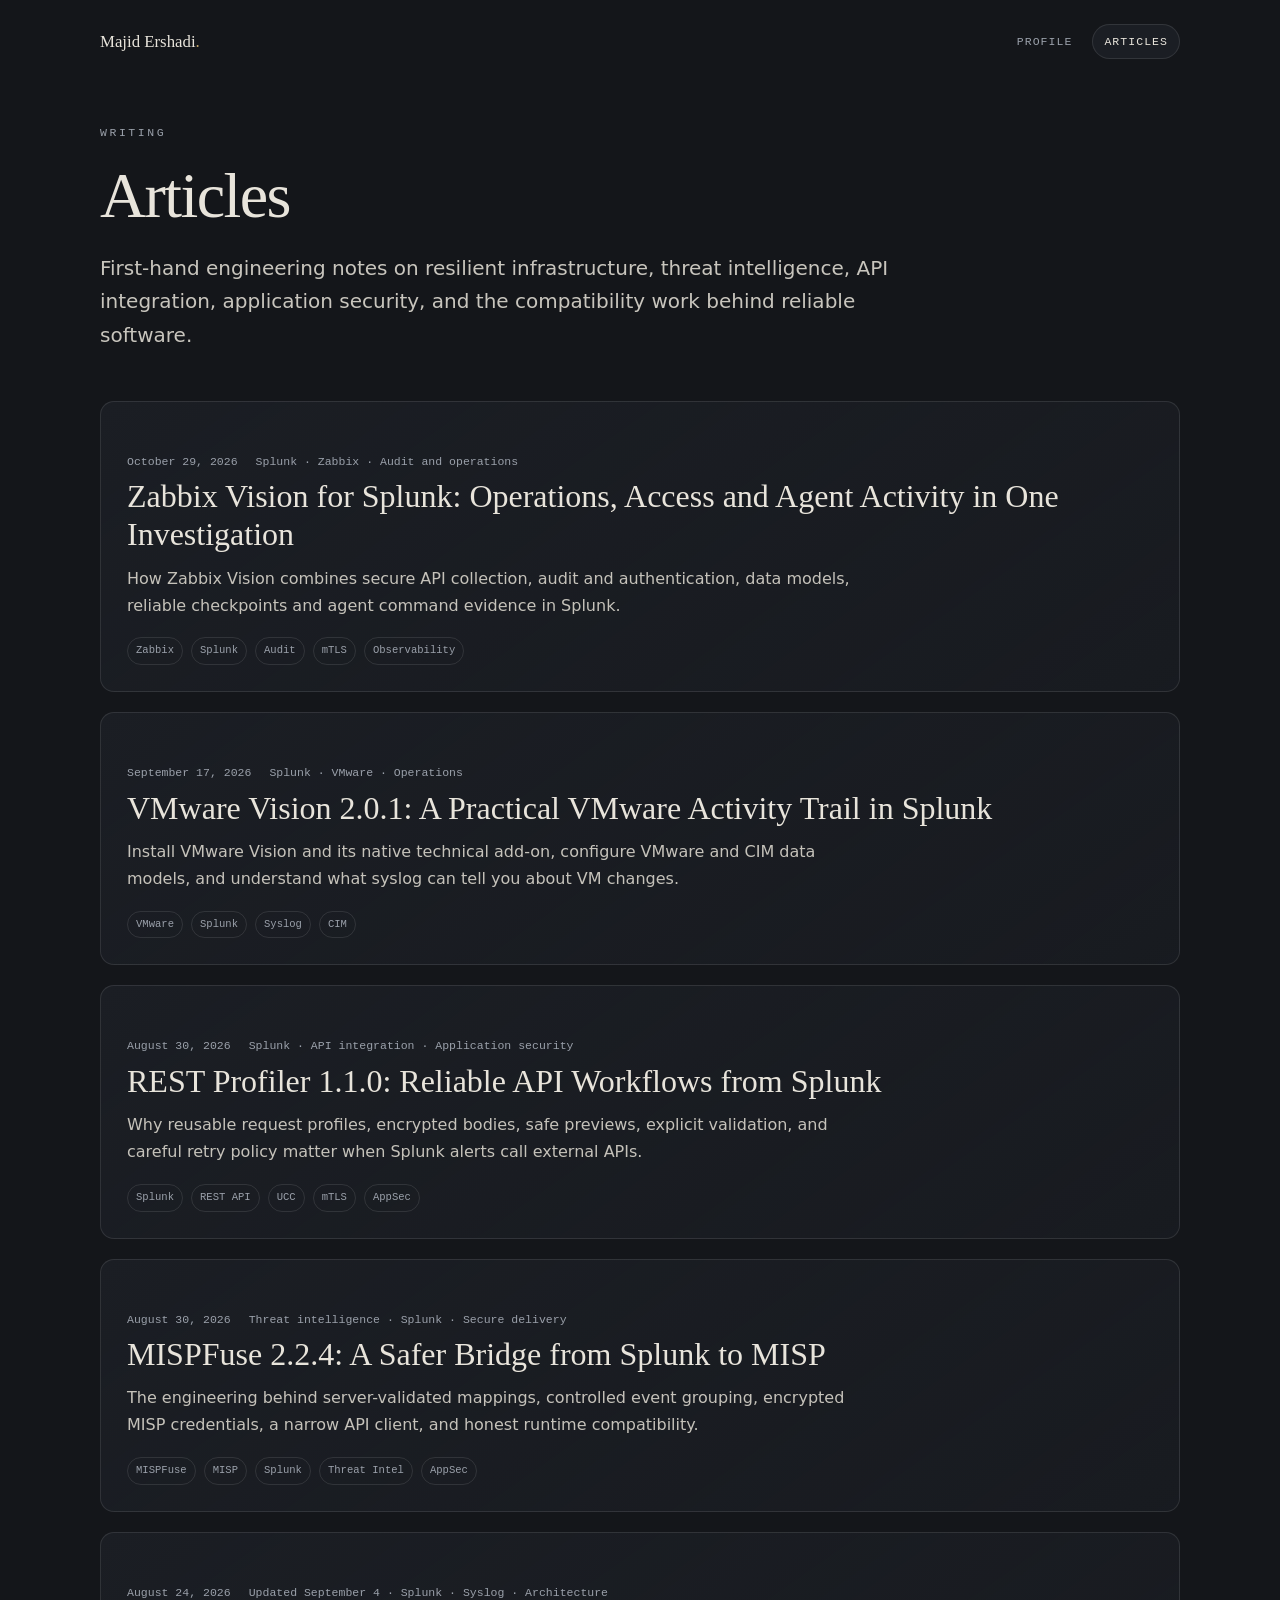
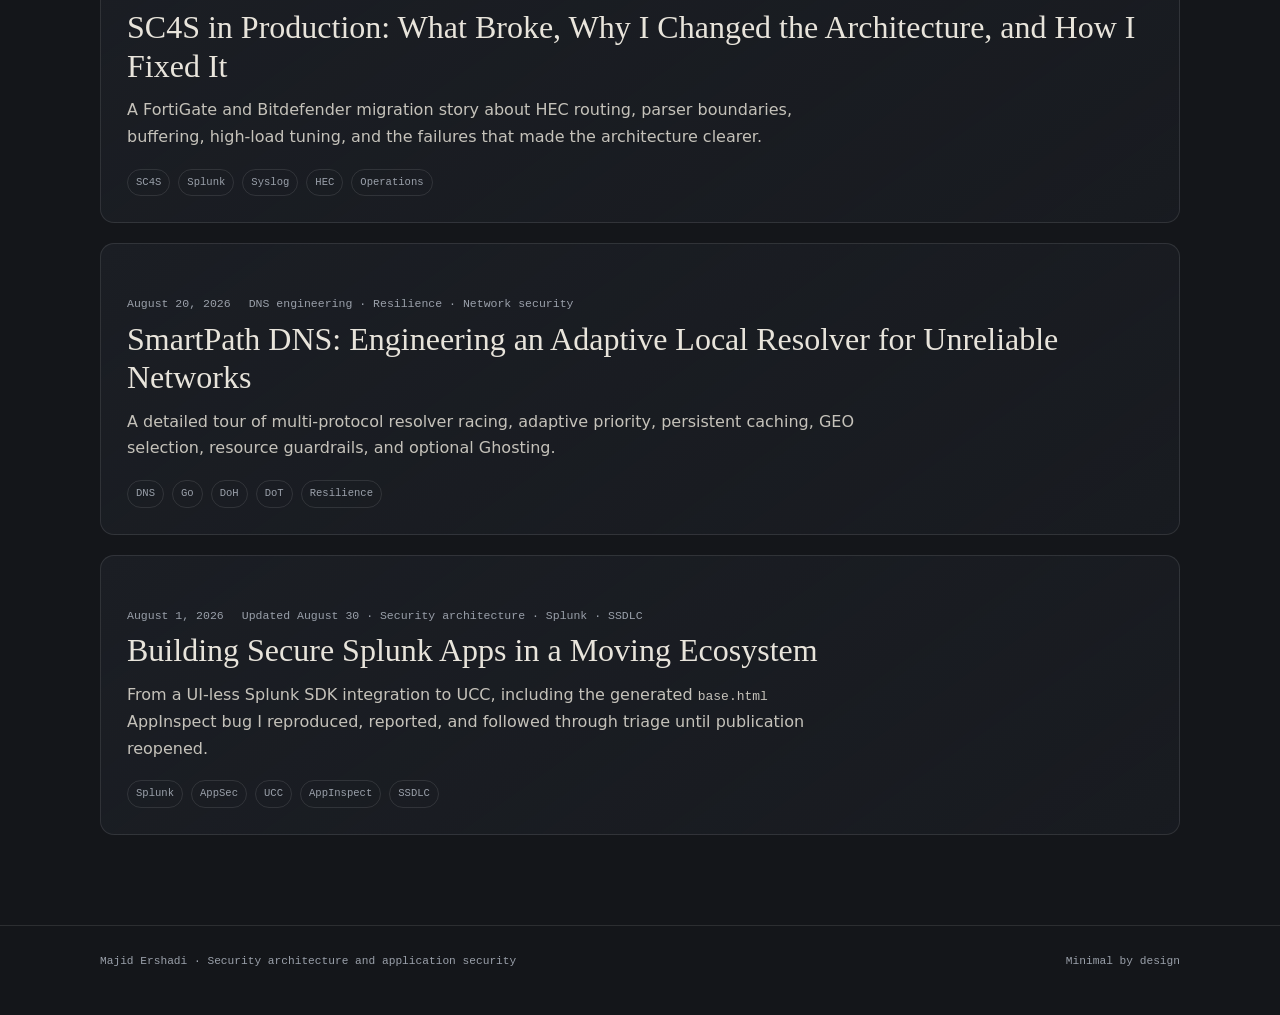
==== commit e9c90025: "Correct UTF-8 typography in Zabbix article" ====
--- a/articles/index.html
+++ b/articles/index.html
@@ -1,6 +1,6 @@
 <!DOCTYPE html><html lang="en"><head><meta charset="utf-8" />
 <meta name="viewport" content="width=device-width, initial-scale=1" />
-<title>Articles â€” Majid Ershadi</title>
+<title>Articles — Majid Ershadi</title>
 <meta name="description" content="Security architecture, threat intelligence, API integration, DNS and network engineering, Splunk engineering, and SSDLC articles." />
 <meta name="referrer" content="strict-origin-when-cross-origin" />
 <meta name="theme-color" content="#14161a" />
@@ -8,7 +8,7 @@
 <link rel="stylesheet" href="/assets/site.css" />
 <link rel="alternate" type="application/rss+xml" title="Majid Ershadi Articles" href="/articles/feed.xml" />
 <meta property="og:type" content="website" />
-<meta property="og:title" content="Articles â€” Majid Ershadi" />
+<meta property="og:title" content="Articles — Majid Ershadi" />
 <meta property="og:description" content="Security architecture, threat intelligence, API integration, DNS and network engineering, Splunk engineering, and SSDLC articles." />
 <meta property="og:url" content="https://majidershadi.github.io/articles/" />
 <meta property="og:image" content="https://majidershadi.github.io/assets/og-building-secure-splunk-apps.png" />
@@ -27,10 +27,10 @@
 <main id="main" class="page-main"><header class="page-header"><p class="kicker">Writing</p><h1 class="page-title">Articles</h1><p class="page-deck">First-hand engineering notes on resilient infrastructure, threat intelligence, API integration, application security, and the compatibility work behind reliable software.</p></header>
 <section class="article-list" aria-label="Published articles">
 <a class="article-card" href="/articles/zabbix-vision-for-splunk/"><div class="meta"><time datetime="2026-10-29">October 29, 2026</time><span>Splunk · Zabbix · Audit and operations</span></div><h2>Zabbix Vision for Splunk: Operations, Access and Agent Activity in One Investigation</h2><p>How Zabbix Vision combines secure API collection, audit and authentication, data models, reliable checkpoints and agent command evidence in Splunk.</p><div class="tag-row"><span class="tag">Zabbix</span><span class="tag">Splunk</span><span class="tag">Audit</span><span class="tag">mTLS</span><span class="tag">Observability</span></div></a>
-<a class="article-card" href="/articles/vmware-vision-1-1/"><div class="meta"><time datetime="2026-09-17">September 17, 2026</time><span>Splunk Â· VMware Â· Operations</span></div><h2>VMware Vision 2.0.1: A Practical VMware Activity Trail in Splunk</h2><p>Install VMware Vision and its native technical add-on, configure VMware and CIM data models, and understand what syslog can tell you about VM changes.</p><div class="tag-row"><span class="tag">VMware</span><span class="tag">Splunk</span><span class="tag">Syslog</span><span class="tag">CIM</span></div></a>
-<a class="article-card" href="/articles/rest-profiler-1-1/"><div class="meta"><time datetime="2026-08-30">August 30, 2026</time><span>Splunk Â· API integration Â· Application security</span></div><h2>REST Profiler 1.1.0: Reliable API Workflows from Splunk</h2><p>Why reusable request profiles, encrypted bodies, safe previews, explicit validation, and careful retry policy matter when Splunk alerts call external APIs.</p><div class="tag-row"><span class="tag">Splunk</span><span class="tag">REST API</span><span class="tag">UCC</span><span class="tag">mTLS</span><span class="tag">AppSec</span></div></a>
-<a class="article-card" href="/articles/mispfuse-2-2-4/"><div class="meta"><time datetime="2026-08-30">August 30, 2026</time><span>Threat intelligence Â· Splunk Â· Secure delivery</span></div><h2>MISPFuse 2.2.4: A Safer Bridge from Splunk to MISP</h2><p>The engineering behind server-validated mappings, controlled event grouping, encrypted MISP credentials, a narrow API client, and honest runtime compatibility.</p><div class="tag-row"><span class="tag">MISPFuse</span><span class="tag">MISP</span><span class="tag">Splunk</span><span class="tag">Threat Intel</span><span class="tag">AppSec</span></div></a>
-<a class="article-card" href="/articles/sc4s-production-guide/"><div class="meta"><time datetime="2026-08-24">August 24, 2026</time><span>Updated September 4 Â· Splunk Â· Syslog Â· Architecture</span></div><h2>SC4S in Production: What Broke, Why I Changed the Architecture, and How I Fixed It</h2><p>A FortiGate and Bitdefender migration story about HEC routing, parser boundaries, buffering, high-load tuning, and the failures that made the architecture clearer.</p><div class="tag-row"><span class="tag">SC4S</span><span class="tag">Splunk</span><span class="tag">Syslog</span><span class="tag">HEC</span><span class="tag">Operations</span></div></a>
-<a class="article-card" href="/articles/smartpath-dns/"><div class="meta"><time datetime="2026-08-20">August 20, 2026</time><span>DNS engineering Â· Resilience Â· Network security</span></div><h2>SmartPath DNS: Engineering an Adaptive Local Resolver for Unreliable Networks</h2><p>A detailed tour of multi-protocol resolver racing, adaptive priority, persistent caching, GEO selection, resource guardrails, and optional Ghosting.</p><div class="tag-row"><span class="tag">DNS</span><span class="tag">Go</span><span class="tag">DoH</span><span class="tag">DoT</span><span class="tag">Resilience</span></div></a>
-<a class="article-card" href="/articles/building-secure-splunk-apps/"><div class="meta"><time datetime="2026-08-01">August 1, 2026</time><span>Updated August 30 Â· Security architecture Â· Splunk Â· SSDLC</span></div><h2>Building Secure Splunk Apps in a Moving Ecosystem</h2><p>From a UI-less Splunk SDK integration to UCC, including the generated <code>base.html</code> AppInspect bug I reproduced, reported, and followed through triage until publication reopened.</p><div class="tag-row"><span class="tag">Splunk</span><span class="tag">AppSec</span><span class="tag">UCC</span><span class="tag">AppInspect</span><span class="tag">SSDLC</span></div></a>
-</section></main><footer class="site-footer"><div class="site-shell"><span>Majid Ershadi Â· Security architecture and application security</span><span>Minimal by design</span></div></footer></body></html>
+<a class="article-card" href="/articles/vmware-vision-1-1/"><div class="meta"><time datetime="2026-09-17">September 17, 2026</time><span>Splunk · VMware · Operations</span></div><h2>VMware Vision 2.0.1: A Practical VMware Activity Trail in Splunk</h2><p>Install VMware Vision and its native technical add-on, configure VMware and CIM data models, and understand what syslog can tell you about VM changes.</p><div class="tag-row"><span class="tag">VMware</span><span class="tag">Splunk</span><span class="tag">Syslog</span><span class="tag">CIM</span></div></a>
+<a class="article-card" href="/articles/rest-profiler-1-1/"><div class="meta"><time datetime="2026-08-30">August 30, 2026</time><span>Splunk · API integration · Application security</span></div><h2>REST Profiler 1.1.0: Reliable API Workflows from Splunk</h2><p>Why reusable request profiles, encrypted bodies, safe previews, explicit validation, and careful retry policy matter when Splunk alerts call external APIs.</p><div class="tag-row"><span class="tag">Splunk</span><span class="tag">REST API</span><span class="tag">UCC</span><span class="tag">mTLS</span><span class="tag">AppSec</span></div></a>
+<a class="article-card" href="/articles/mispfuse-2-2-4/"><div class="meta"><time datetime="2026-08-30">August 30, 2026</time><span>Threat intelligence · Splunk · Secure delivery</span></div><h2>MISPFuse 2.2.4: A Safer Bridge from Splunk to MISP</h2><p>The engineering behind server-validated mappings, controlled event grouping, encrypted MISP credentials, a narrow API client, and honest runtime compatibility.</p><div class="tag-row"><span class="tag">MISPFuse</span><span class="tag">MISP</span><span class="tag">Splunk</span><span class="tag">Threat Intel</span><span class="tag">AppSec</span></div></a>
+<a class="article-card" href="/articles/sc4s-production-guide/"><div class="meta"><time datetime="2026-08-24">August 24, 2026</time><span>Updated September 4 · Splunk · Syslog · Architecture</span></div><h2>SC4S in Production: What Broke, Why I Changed the Architecture, and How I Fixed It</h2><p>A FortiGate and Bitdefender migration story about HEC routing, parser boundaries, buffering, high-load tuning, and the failures that made the architecture clearer.</p><div class="tag-row"><span class="tag">SC4S</span><span class="tag">Splunk</span><span class="tag">Syslog</span><span class="tag">HEC</span><span class="tag">Operations</span></div></a>
+<a class="article-card" href="/articles/smartpath-dns/"><div class="meta"><time datetime="2026-08-20">August 20, 2026</time><span>DNS engineering · Resilience · Network security</span></div><h2>SmartPath DNS: Engineering an Adaptive Local Resolver for Unreliable Networks</h2><p>A detailed tour of multi-protocol resolver racing, adaptive priority, persistent caching, GEO selection, resource guardrails, and optional Ghosting.</p><div class="tag-row"><span class="tag">DNS</span><span class="tag">Go</span><span class="tag">DoH</span><span class="tag">DoT</span><span class="tag">Resilience</span></div></a>
+<a class="article-card" href="/articles/building-secure-splunk-apps/"><div class="meta"><time datetime="2026-08-01">August 1, 2026</time><span>Updated August 30 · Security architecture · Splunk · SSDLC</span></div><h2>Building Secure Splunk Apps in a Moving Ecosystem</h2><p>From a UI-less Splunk SDK integration to UCC, including the generated <code>base.html</code> AppInspect bug I reproduced, reported, and followed through triage until publication reopened.</p><div class="tag-row"><span class="tag">Splunk</span><span class="tag">AppSec</span><span class="tag">UCC</span><span class="tag">AppInspect</span><span class="tag">SSDLC</span></div></a>
+</section></main><footer class="site-footer"><div class="site-shell"><span>Majid Ershadi · Security architecture and application security</span><span>Minimal by design</span></div></footer></body></html>
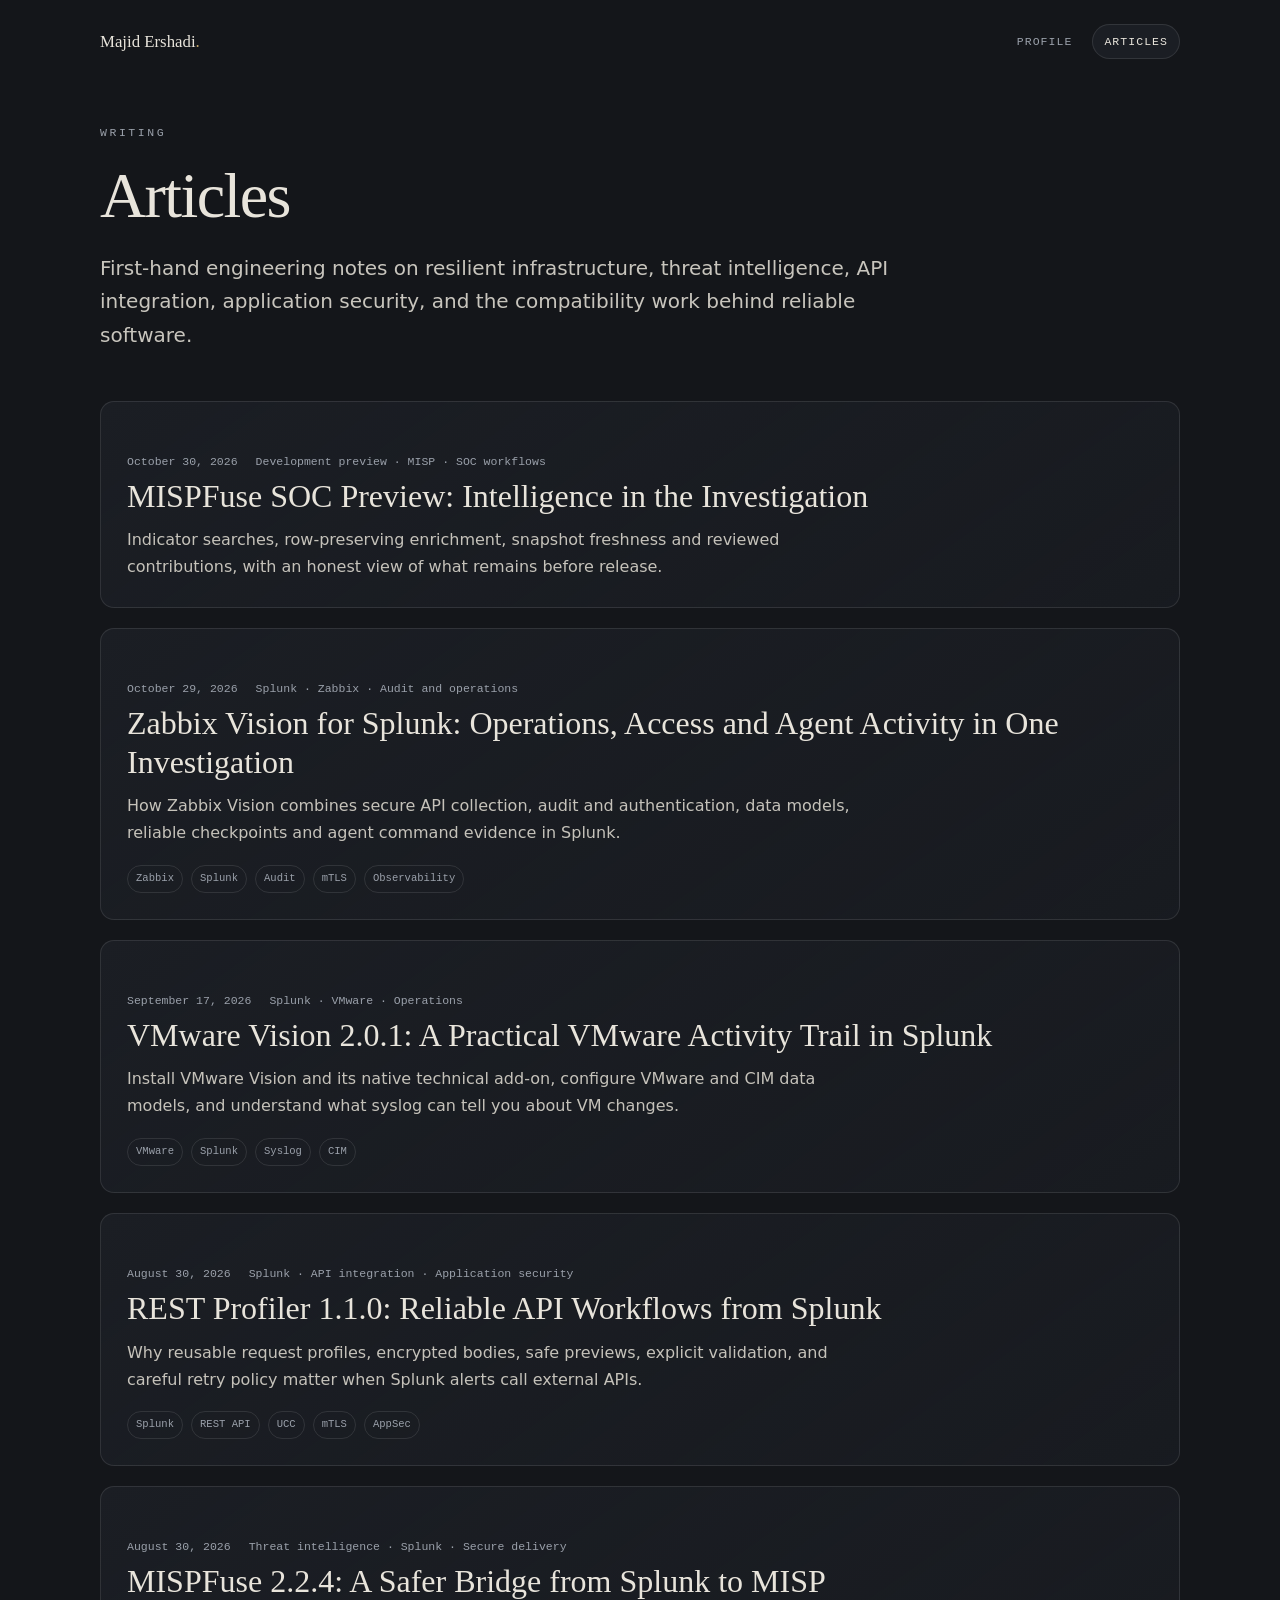
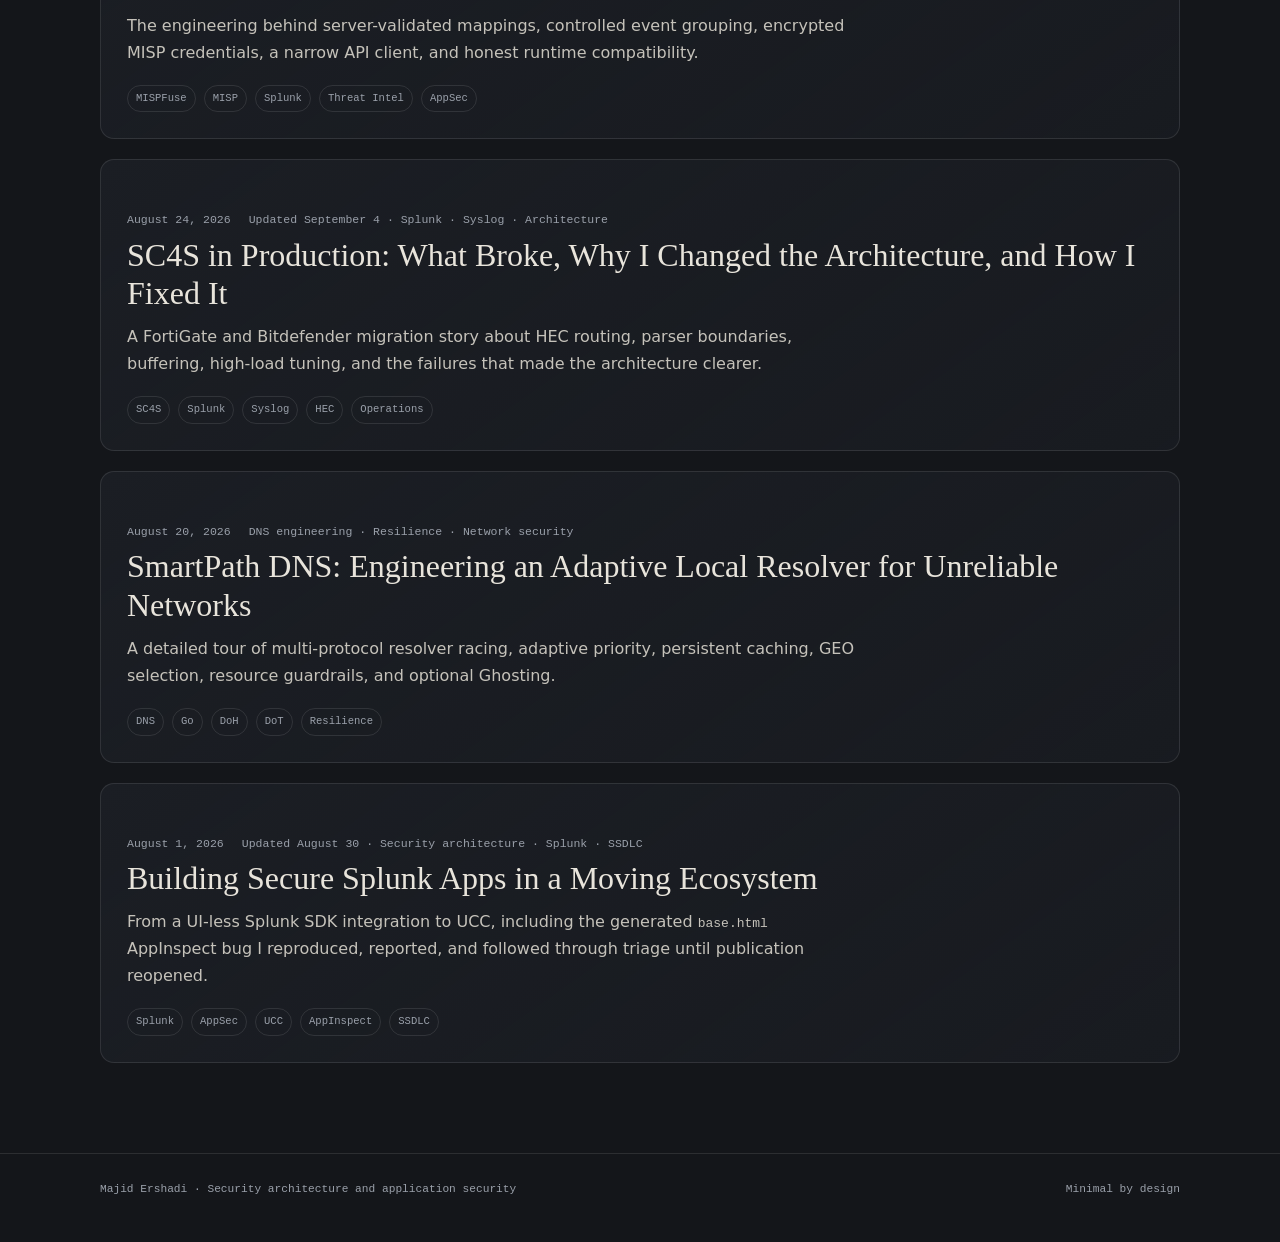
==== commit 03242975: "Add MISPFuse SOC development preview article" ====
--- a/articles/index.html
+++ b/articles/index.html
@@ -26,6 +26,7 @@
 </header>
 <main id="main" class="page-main"><header class="page-header"><p class="kicker">Writing</p><h1 class="page-title">Articles</h1><p class="page-deck">First-hand engineering notes on resilient infrastructure, threat intelligence, API integration, application security, and the compatibility work behind reliable software.</p></header>
 <section class="article-list" aria-label="Published articles">
+<a class="article-card" href="/articles/mispfuse-soc-preview/"><div class="meta"><time datetime="2026-10-30">October 30, 2026</time><span>Development preview · MISP · SOC workflows</span></div><h2>MISPFuse SOC Preview: Intelligence in the Investigation</h2><p>Indicator searches, row-preserving enrichment, snapshot freshness and reviewed contributions, with an honest view of what remains before release.</p></a>
 <a class="article-card" href="/articles/zabbix-vision-for-splunk/"><div class="meta"><time datetime="2026-10-29">October 29, 2026</time><span>Splunk · Zabbix · Audit and operations</span></div><h2>Zabbix Vision for Splunk: Operations, Access and Agent Activity in One Investigation</h2><p>How Zabbix Vision combines secure API collection, audit and authentication, data models, reliable checkpoints and agent command evidence in Splunk.</p><div class="tag-row"><span class="tag">Zabbix</span><span class="tag">Splunk</span><span class="tag">Audit</span><span class="tag">mTLS</span><span class="tag">Observability</span></div></a>
 <a class="article-card" href="/articles/vmware-vision-1-1/"><div class="meta"><time datetime="2026-09-17">September 17, 2026</time><span>Splunk · VMware · Operations</span></div><h2>VMware Vision 2.0.1: A Practical VMware Activity Trail in Splunk</h2><p>Install VMware Vision and its native technical add-on, configure VMware and CIM data models, and understand what syslog can tell you about VM changes.</p><div class="tag-row"><span class="tag">VMware</span><span class="tag">Splunk</span><span class="tag">Syslog</span><span class="tag">CIM</span></div></a>
 <a class="article-card" href="/articles/rest-profiler-1-1/"><div class="meta"><time datetime="2026-08-30">August 30, 2026</time><span>Splunk · API integration · Application security</span></div><h2>REST Profiler 1.1.0: Reliable API Workflows from Splunk</h2><p>Why reusable request profiles, encrypted bodies, safe previews, explicit validation, and careful retry policy matter when Splunk alerts call external APIs.</p><div class="tag-row"><span class="tag">Splunk</span><span class="tag">REST API</span><span class="tag">UCC</span><span class="tag">mTLS</span><span class="tag">AppSec</span></div></a>
